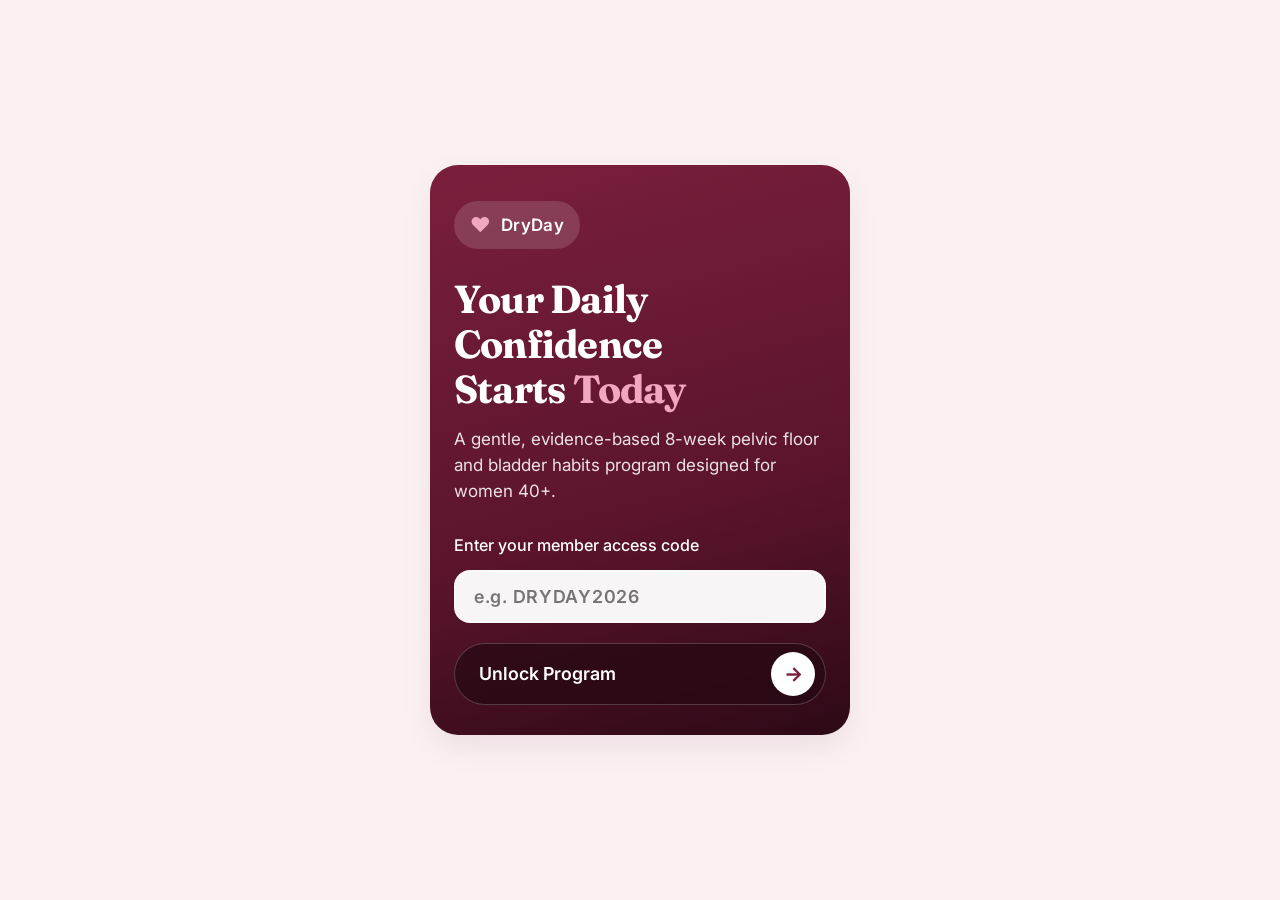
==== index.html @ 8389f0d3 "Add 3 sets a day practice (NICE NG123), short sets, 3 reminders and daily safety note Co-Authored-By" ====
<!DOCTYPE html>
<html lang="en">
<head>
  <meta charset="UTF-8" />
  <meta name="viewport" content="width=device-width, initial-scale=1.0, viewport-fit=cover" />
  <title>DryDay — Daily Bladder Control Program</title>

  <!-- Home Screen & PWA Meta Tags -->
  <meta name="theme-color" content="#7A1F3D" />
  <meta name="apple-mobile-web-app-capable" content="yes" />
  <meta name="apple-mobile-web-app-status-bar-style" content="black-translucent" />
  <meta name="apple-mobile-web-app-title" content="DryDay" />
  <meta name="description" content="DryDay: A guided daily pelvic floor and bladder habits program for women 40+." />

  <!-- Google Fonts: Fraunces (Headings) & Inter (Body) -->
  <link rel="preconnect" href="https://fonts.googleapis.com" />
  <link rel="preconnect" href="https://fonts.gstatic.com" crossorigin />
  <link href="https://fonts.googleapis.com/css2?family=Fraunces:opsz,wght@9..144,600;9..144,700&family=Inter:wght@400;500;600;700&display=swap" rel="stylesheet" />

  <link rel="stylesheet" href="styles.css" />
</head>
<body>
  <div class="app-frame" id="app-root">

    <!-- ==========================================
         DISCREET REMINDER BANNER (In-App Toast)
         ========================================== -->
    <div id="reminder-banner" class="reminder-banner" role="status" aria-live="polite" hidden>
      <div class="reminder-banner-text">
        <strong>DryDay Reminder</strong>
        <span id="reminder-banner-text">Your 5-minute routine is ready</span>
      </div>
      <div class="reminder-banner-actions">
        <button type="button" id="btn-reminder-start" class="inline-pill-btn">Start</button>
        <button type="button" id="btn-reminder-dismiss" class="reminder-close-btn" aria-label="Dismiss reminder">✕</button>
      </div>
    </div>

    <!-- ==========================================
         GATE 1: ACCESS CODE SCREEN (First Launch)
         ========================================== -->
    <section id="screen-access" class="gate-screen" aria-labelledby="access-title">
      <div class="gate-hero-card">
        <div class="brand-badge">
          <span class="brand-icon" aria-hidden="true">♥</span>
          <span class="brand-name">DryDay</span>
        </div>

        <h1 id="access-title" class="hero-heading">
          Your Daily Confidence<br />
          Starts <span class="accent-light">Today</span>
        </h1>

        <p class="hero-subtitle">
          A gentle, evidence-based 8-week pelvic floor and bladder habits program designed for women 40+.
        </p>

        <form id="access-form" class="access-form" novalidate>
          <label for="access-code-input" class="input-label">Enter your member access code</label>
          <input
            type="text"
            id="access-code-input"
            class="text-input"
            placeholder="e.g. DRYDAY2026"
            autocomplete="off"
            autocapitalize="characters"
            spellcheck="false"
            required
          />
          <p id="access-error" class="error-message" role="alert" hidden>
            That code didn't match. Please enter <strong>DRYDAY2026</strong> to continue.
          </p>

          <button type="submit" class="cta-pill-btn">
            <span>Unlock Program</span>
            <span class="cta-circle-icon" aria-hidden="true">→</span>
          </button>
        </form>
      </div>
    </section>

    <!-- ==========================================
         GATE 2: MEDICAL DISCLAIMER SCREEN
         ========================================== -->
    <section id="screen-disclaimer" class="gate-screen" aria-labelledby="disclaimer-title" hidden>
      <div class="content-card disclaimer-card">
        <div class="card-pill-tag">Before We Begin</div>
        <h1 id="disclaimer-title" class="two-tone-heading">
          Important Health<br />
          <span>Information</span>
        </h1>

        <div class="disclaimer-box">
          <p>
            DryDay is an educational exercise and habits program. It is not medical advice, diagnosis or treatment. If you have pain, blood in your urine, fever, frequent infections, a feeling of heaviness, or any concern, please talk to your doctor or a pelvic floor physical therapist.
          </p>
        </div>

        <ul class="safety-checklist">
          <li>All exercises use gentle, beginner-safe hold times.</li>
          <li>Never hold your breath or push downward during exercises.</li>
          <li>Stop any exercise if you feel pain or discomfort.</li>
        </ul>

        <button type="button" id="btn-accept-disclaimer" class="primary-btn full-width">
          I Understand &amp; Continue
        </button>
      </div>
    </section>

    <!-- ==========================================
         MAIN APPLICATION SHELL
         ========================================== -->
    <div id="app-shell" class="app-shell" hidden>
      <!-- Top Bar (Visible on every screen with persistent Urge SOS button) -->
      <header class="top-bar">
        <div class="greeting-group">
          <span class="greeting-eyebrow" id="greeting-text">Good Morning,</span>
          <strong class="greeting-title">Week 1 Member</strong>
        </div>

        <button
          type="button"
          id="btn-urge-sos-top"
          class="sos-header-btn"
          aria-label="Open 60-second Urge SOS routine"
        >
          <span class="sos-dot" aria-hidden="true"></span>
          <span>Urge SOS</span>
        </button>
      </header>

      <!-- MAIN SCROLLABLE AREA -->
      <main id="main-content" class="main-content">

        <!-- TAB 1: HOME / TODAY -->
        <section id="view-home" class="tab-view" aria-labelledby="home-heading">
          <h1 id="home-heading" class="two-tone-heading">
            Today's Guided<br />
            <span>Routine</span>
          </h1>

          <!-- Day Selector Pills (Days 1-7) -->
          <div class="day-pills-row" role="tablist" aria-label="Week 1 Days" id="home-day-pills">
            <button type="button" class="day-pill active" data-day="1" role="tab" aria-selected="true">Day 1</button>
            <button type="button" class="day-pill" data-day="2" role="tab" aria-selected="false">Day 2</button>
            <button type="button" class="day-pill" data-day="3" role="tab" aria-selected="false">Day 3</button>
            <button type="button" class="day-pill" data-day="4" role="tab" aria-selected="false">Day 4</button>
            <button type="button" class="day-pill" data-day="5" role="tab" aria-selected="false">Day 5</button>
            <button type="button" class="day-pill" data-day="6" role="tab" aria-selected="false">Day 6</button>
            <button type="button" class="day-pill" data-day="7" role="tab" aria-selected="false">Day 7</button>
          </div>

          <!-- Featured Primary Dark Card -->
          <article class="featured-card" id="today-featured-card">
            <div class="featured-card-top">
              <div class="featured-icon-box" aria-hidden="true">♥</div>
              <div class="featured-title-group">
                <span class="featured-eyebrow" id="today-week-label">Week 1 · Day 1</span>
                <h2 class="featured-title" id="today-title">Learn Your Pelvic Floor</h2>
              </div>
              <span class="featured-time-pill" id="today-duration">~5 min</span>
            </div>

            <p class="featured-description" id="today-summary">
              Find the right muscles gently, avoid the 4 common mistakes, and learn why we never practice by stopping urine midstream.
            </p>

            <div class="featured-card-footer">
              <div class="featured-meta">
                <strong id="today-pattern-badge">Tailored Daily Plan</strong>
                <span>Tap to read lesson &amp; start session</span>
              </div>
              <button
                type="button"
                id="btn-start-today"
                class="circle-action-btn"
                aria-label="Start today's guided routine"
              >
                →
              </button>
            </div>
          </article>

          <!-- Daily Practice Card: NICE NG123 recommends at least 8 contractions, 3 times per day -->
          <article class="white-card practice-card" id="practice-card">
            <div class="white-card-header">
              <div class="soft-icon-box" aria-hidden="true">3×</div>
              <div class="white-card-title-wrap">
                <h3>Today's Practice</h3>
                <span class="time-badge" id="practice-count-badge">0 of 3 sets</span>
              </div>
            </div>
            <div class="practice-dots" id="practice-dots" aria-hidden="true">
              <span class="practice-dot">1</span><span class="practice-dot">2</span><span class="practice-dot">3</span>
            </div>
            <p class="card-body-text" id="practice-text">
              Health guidelines recommend at least 8 squeezes, 3 times a day. Your guided session is set 1. Add 2 short sets (about 2 minutes each) later in the day.
            </p>
            <div class="white-card-footer">
              <span class="muted-label">Keep going for at least 3 months</span>
              <button type="button" class="inline-pill-btn" id="btn-start-mini-set">Short set →</button>
            </div>
          </article>

          <!-- Today's Habit Card -->
          <article class="white-card">
            <div class="white-card-header">
              <div class="soft-icon-box" aria-hidden="true">✦</div>
              <div class="white-card-title-wrap">
                <h3>Today's Small Habit</h3>
                <span class="time-badge">Daily Focus</span>
              </div>
            </div>
            <p class="card-body-text" id="today-habit-text">
              Log your bathroom visits, drinks, and any urges in your Bladder Diary today to see your starting baseline.
            </p>
          </article>

          <!-- Quick 2-Tap Diary Shortcut on Home -->
          <article class="white-card">
            <div class="white-card-header">
              <div class="soft-icon-box" aria-hidden="true">✎</div>
              <div class="white-card-title-wrap">
                <h3>Quick Bladder Log</h3>
                <span class="time-badge">2 Taps</span>
              </div>
            </div>
            <p class="card-body-text">
              Log a bathroom trip, urge, leak, or drink in seconds to track your Week 1 progress.
            </p>
            <div class="white-card-footer">
              <span class="muted-label" id="home-diary-count">Today's entries: 0</span>
              <button type="button" class="inline-pill-btn" data-action="go-diary">
                Open Diary →
              </button>
            </div>
          </article>

          <!-- Quiz Personalization Card -->
          <article class="white-card" id="home-quiz-card">
            <div class="white-card-header">
              <div class="soft-icon-box" aria-hidden="true">✓</div>
              <div class="white-card-title-wrap">
                <h3>Your Bladder Pattern</h3>
                <span class="time-badge">1 min</span>
              </div>
            </div>
            <p class="card-body-text">
              Tailor your Week 1 exercises for Stress, Urge, or Mixed leaks and check safety red flags.
            </p>
            <div class="white-card-footer">
              <span class="muted-label" id="home-pattern-status">Current pattern: Balanced Default</span>
              <button type="button" class="inline-pill-btn" data-action="open-quiz">
                Personalize →
              </button>
            </div>
          </article>
        </section>

        <!-- TAB 2: PLAN (WEEK 1 OVERVIEW + WEEKS 2-8 ARCHITECTURE) -->
        <section id="view-plan" class="tab-view" aria-labelledby="plan-heading" hidden>
          <h1 id="plan-heading" class="two-tone-heading">
            Your 8-Week<br />
            <span>Program Plan</span>
          </h1>

          <div class="white-card">
            <div class="status-row">
              <strong>Week 1: Foundation &amp; Control</strong>
              <span class="status-pill confirmed">Active Now</span>
            </div>
            <p class="card-body-text">
              Days 1 to 7 focus on muscle awareness, gentle slow holds, quick reflexes ("The Knack"), and calming sudden urges.
            </p>
            <div id="plan-week1-list" class="plan-day-list"></div>
          </div>

          <div class="white-card muted-card">
            <div class="status-row">
              <strong>Weeks 2–8: Progressive Roadmap</strong>
              <span class="status-pill">Upcoming</span>
            </div>
            <p class="card-body-text" style="margin-bottom: 12px;">
              Built to expand smoothly as your pelvic floor grows stronger over 8 weeks:
            </p>
            <div id="plan-future-weeks" class="plan-day-list"></div>
          </div>
        </section>

        <!-- TAB 3: PROGRESS & 2-TAP BLADDER DIARY -->
        <section id="view-progress" class="tab-view" aria-labelledby="progress-heading" hidden>
          <h1 id="progress-heading" class="two-tone-heading">
            Your Progress &amp;<br />
            <span>Bladder Diary</span>
          </h1>

          <!-- Top Stats Grid -->
          <div class="stats-grid">
            <div class="white-card stat-card">
              <span class="stat-label">Days Completed</span>
              <strong class="stat-value" id="stat-days-done">0 / 7</strong>
            </div>
            <div class="white-card stat-card">
              <span class="stat-label">Current Streak</span>
              <strong class="stat-value" id="stat-streak">0 days</strong>
            </div>
          </div>

          <!-- 2-Tap Bladder Diary Logger -->
          <div class="white-card" id="diary-container">
            <div class="status-row">
              <h3>2-Tap Bladder Diary</h3>
              <span class="status-pill confirmed" id="diary-active-day-label">Logging for Day 1</span>
            </div>
            <p class="card-body-text" style="margin-bottom:12px;">
              <strong>Step 1:</strong> Tap what happened. <strong>Step 2:</strong> Tap the detail to save immediately.
            </p>

            <!-- Tap 1: Category Buttons -->
            <div class="diary-cat-grid" role="group" aria-label="Diary Categories">
              <button type="button" class="diary-cat-btn" data-diary-cat="leak">
                <span class="diary-cat-icon" aria-hidden="true">💧</span>
                <span>Leak</span>
              </button>
              <button type="button" class="diary-cat-btn" data-diary-cat="urge">
                <span class="diary-cat-icon" aria-hidden="true">⚡</span>
                <span>Strong Urge</span>
              </button>
              <button type="button" class="diary-cat-btn" data-diary-cat="trip">
                <span class="diary-cat-icon" aria-hidden="true">🚻</span>
                <span>Bathroom Trip</span>
              </button>
              <button type="button" class="diary-cat-btn" data-diary-cat="drink">
                <span class="diary-cat-icon" aria-hidden="true">☕</span>
                <span>Drink</span>
              </button>
            </div>

            <!-- Tap 2: Sub-options (Shown dynamically after Tap 1) -->
            <div id="diary-suboptions" class="diary-suboptions" hidden></div>

            <p id="diary-feedback" class="diary-feedback" role="status" aria-live="polite" hidden></p>

            <hr class="divider" />

            <!-- Day Selector for Viewing Diary Entries -->
            <div class="status-row" style="margin-bottom:8px;">
              <strong>Day View Entries</strong>
              <select id="diary-day-select" class="day-select-input" aria-label="Select day to view diary entries">
                <option value="1">Day 1</option>
                <option value="2">Day 2</option>
                <option value="3">Day 3</option>
                <option value="4">Day 4</option>
                <option value="5">Day 5</option>
                <option value="6">Day 6</option>
                <option value="7">Day 7</option>
              </select>
            </div>
            <div id="diary-day-entries" class="diary-entries-list"></div>
          </div>

          <!-- Simple Weekly Chart (Days 1-7) -->
          <div class="white-card">
            <h3>Week 1 Activity Chart</h3>
            <p class="muted-small" style="margin-bottom:14px;">
              Daily count of leaks, strong urges, and bathroom trips across Days 1–7.
            </p>
            <div id="weekly-chart" class="weekly-chart"></div>
            <div class="chart-legend">
              <span><i class="legend-dot leak-dot"></i> Leaks</span>
              <span><i class="legend-dot urge-dot"></i> Strong Urges</span>
              <span><i class="legend-dot trip-dot"></i> Bathroom Trips</span>
            </div>
          </div>

          <!-- Week 1 Summary Comparing Day 1-2 with Day 6-7 -->
          <div class="white-card">
            <div class="status-row">
              <h3>Week 1 Check-In Summary</h3>
              <span class="time-badge">Days 1–2 vs. 6–7</span>
            </div>
            <p class="muted-small" style="margin-bottom:12px;">
              Compares your early baseline (Days 1–2) with the end of Week 1 (Days 6–7).
            </p>
            <div id="week1-comparison-box"></div>
          </div>
        </section>

        <!-- TAB 4: MORE / SETTINGS -->
        <section id="view-more" class="tab-view" aria-labelledby="more-heading" hidden>
          <h1 id="more-heading" class="two-tone-heading">
            Settings &amp;<br />
            <span>Support</span>
          </h1>

          <!-- Reminders Card -->
          <div class="white-card">
            <h3>Daily Practice Reminders</h3>
            <p class="muted-small" style="margin-bottom:14px;">
              Pick 3 times a day for a discreet reminder: <em>"Your 5-minute routine is ready"</em> and <em>"Your 2-minute set is ready"</em>.
            </p>

            <div class="setting-item">
              <label for="setting-reminder-enabled"><strong>Enable Reminders</strong></label>
              <input type="checkbox" id="setting-reminder-enabled" class="toggle-checkbox" />
            </div>

            <div class="setting-item" style="margin-top:8px;">
              <label for="setting-reminder-time-1"><strong>Set 1 · Guided session</strong></label>
              <input type="time" id="setting-reminder-time-1" class="time-input" data-reminder-slot="0" value="09:00" />
            </div>
            <div class="setting-item">
              <label for="setting-reminder-time-2"><strong>Set 2 · Short set</strong></label>
              <input type="time" id="setting-reminder-time-2" class="time-input" data-reminder-slot="1" value="14:00" />
            </div>
            <div class="setting-item">
              <label for="setting-reminder-time-3"><strong>Set 3 · Short set</strong></label>
              <input type="time" id="setting-reminder-time-3" class="time-input" data-reminder-slot="2" value="19:00" />
            </div>

            <div class="disclaimer-box" style="margin-top:14px; margin-bottom:0; font-size:0.92rem;">
              <strong>How Reminders Work:</strong> Reminders work while DryDay is open or installed on your home screen. Because DryDay keeps all your data 100% private on your phone with no tracking servers, it does not send background push notifications when the app is completely closed.
            </div>
          </div>

          <!-- Audio, Vibration, Quiz & Disclaimer Settings -->
          <div class="white-card settings-list-card">
            <div class="setting-item">
              <div>
                <strong>Session Sound Cues</strong>
                <p class="muted-small">Gentle chime when squeezing and relaxing.</p>
              </div>
              <input type="checkbox" id="setting-sound-toggle" class="toggle-checkbox" aria-label="Toggle session sound cues" />
            </div>

            <hr class="divider" />

            <div class="setting-item">
              <div>
                <strong>Vibration Cues</strong>
                <p class="muted-small">Gentle haptic vibration during exercises (on supported phones).</p>
              </div>
              <input type="checkbox" id="setting-vibration-toggle" class="toggle-checkbox" aria-label="Toggle vibration cues" />
            </div>

            <hr class="divider" />

            <div class="setting-item">
              <div>
                <strong>Bladder Pattern Quiz</strong>
                <p class="muted-small">Retake the 1-minute quiz to adjust your Stress, Urge, or Mixed focus.</p>
              </div>
              <button type="button" class="secondary-btn" data-action="open-quiz">
                Retake Quiz
              </button>
            </div>

            <hr class="divider" />

            <div class="setting-item">
              <div>
                <strong>Medical Disclaimer</strong>
                <p class="muted-small">Read our educational program and red-flag safety notice.</p>
              </div>
              <button type="button" id="btn-show-disclaimer" class="secondary-btn">
                Read Notice
              </button>
            </div>

            <hr class="divider" />

            <div class="setting-item">
              <div>
                <strong>Install on Your Home Screen</strong>
                <p class="muted-small">
                  <strong>iPhone Safari:</strong> tap Share → Add to Home Screen.<br />
                  <strong>Android Chrome:</strong> tap Menu (⋮) → Add to Home screen.
                </p>
              </div>
            </div>

            <hr class="divider" />

            <div class="setting-item">
              <div>
                <strong>Reset App Data</strong>
                <p class="muted-small">Clear your saved progress and diary entries on this device.</p>
              </div>
              <button type="button" id="btn-reset-data" class="danger-outline-btn">
                Reset
              </button>
            </div>
          </div>
        </section>

      </main>

      <!-- DARK PILL-SHAPED BOTTOM NAVIGATION BAR -->
      <nav class="bottom-pill-nav" aria-label="Primary Navigation">
        <button type="button" class="nav-tab active" data-tab="home" aria-current="page">
          <span class="nav-icon" aria-hidden="true">⌂</span>
          <span class="nav-label">Home</span>
        </button>
        <button type="button" class="nav-tab" data-tab="plan">
          <span class="nav-icon" aria-hidden="true">☷</span>
          <span class="nav-label">Plan</span>
        </button>
        <button type="button" class="nav-tab" data-tab="progress">
          <span class="nav-icon" aria-hidden="true">◔</span>
          <span class="nav-label">Progress</span>
        </button>
        <button type="button" class="nav-tab" data-tab="more">
          <span class="nav-icon" aria-hidden="true">⚙</span>
          <span class="nav-label">More</span>
        </button>
      </nav>
    </div>

    <!-- MODAL FOR VIEWING DISCLAIMER ANYTIME FROM SETTINGS -->
    <div id="modal-disclaimer" class="modal-backdrop" role="dialog" aria-modal="true" aria-labelledby="modal-disclaimer-title" hidden>
      <div class="modal-sheet">
        <h2 id="modal-disclaimer-title" class="two-tone-heading">
          Health &amp; Safety<br />
          <span>Disclaimer</span>
        </h2>
        <div class="disclaimer-box">
          <p>
            DryDay is an educational exercise and habits program. It is not medical advice, diagnosis or treatment. If you have pain, blood in your urine, fever, frequent infections, a feeling of heaviness, or any concern, please talk to your doctor or a pelvic floor physical therapist.
          </p>
        </div>
        <button type="button" id="btn-close-disclaimer-modal" class="primary-btn full-width">
          Close
        </button>
      </div>
    </div>

  </div>

  <script src="program.js"></script>
  <script src="app.js"></script>
</body>
</html>
---- styles.css ----
/* =====================================================
   DRYDAY DESIGN SYSTEM (Phase 2)
   Palette & Typography for Women 45-65
   ===================================================== */
:root {
  --primary-dark: #7A1F3D;
  --primary-darker: #4E1126;
  --accent: #C2557A;
  --soft-accent: #F2A7C0;
  --bg: #FBF1F3;
  --card: #FFFFFF;
  --text: #2A1A20;
  --muted: #6B5960;
  --border-soft: rgba(122, 31, 61, 0.12);
  --shadow-soft: 0 12px 30px rgba(78, 17, 38, 0.08);
  --shadow-card: 0 6px 20px rgba(42, 26, 32, 0.06);
  --radius-xl: 28px;
  --radius-lg: 22px;
  --radius-pill: 999px;
}

* {
  box-sizing: border-box;
  margin: 0;
  padding: 0;
  -webkit-tap-highlight-color: transparent;
}

html, body {
  background-color: var(--bg);
  color: var(--text);
  font-family: 'Inter', -apple-system, BlinkMacSystemFont, sans-serif;
  font-size: 17px; /* Minimum 17px body text requirement */
  line-height: 1.55;
  -webkit-font-smoothing: antialiased;
  overflow-x: hidden;
}

/* Mobile-First Centered Frame on Desktop/Tablet */
.app-frame {
  max-width: 460px;
  min-height: 100dvh;
  margin: 0 auto;
  background-color: var(--bg);
  position: relative;
  display: flex;
  flex-direction: column;
}

/* Headings: Fraunces Two-Tone Style */
h1, h2, h3, .hero-heading, .two-tone-heading, .featured-title {
  font-family: 'Fraunces', Georgia, serif;
  letter-spacing: -0.02em;
}

.two-tone-heading {
  font-size: 2rem;
  line-height: 1.18;
  font-weight: 700;
  color: var(--text);
  margin-bottom: 18px;
}

.two-tone-heading span {
  color: var(--accent);
  display: inline-block;
}

/* Minimum 48px Tap Targets for Accessibility */
button,
input,
select,
.nav-tab,
.day-pill {
  min-height: 48px;
  font-family: inherit;
  font-size: 1rem;
}

button {
  cursor: pointer;
  border: none;
  background: none;
}

button:focus-visible,
input:focus-visible,
select:focus-visible {
  outline: 3px solid var(--accent);
  outline-offset: 2px;
}

/* =====================================================
   GATE SCREENS (Access Code & First-Launch Disclaimer)
   ===================================================== */
.gate-screen {
  min-height: 100dvh;
  padding: 24px 20px;
  padding-top: calc(24px + env(safe-area-inset-top, 0px));
  padding-bottom: calc(24px + env(safe-area-inset-bottom, 0px));
  display: flex;
  flex-direction: column;
  justify-content: center;
}

.gate-screen[hidden],
.app-shell[hidden],
.tab-view[hidden],
.modal-backdrop[hidden] {
  display: none !important;
}

.gate-hero-card {
  background: linear-gradient(165deg, var(--primary-dark) 0%, #5B142C 60%, #2D0916 100%);
  color: #FFFFFF;
  border-radius: var(--radius-xl);
  padding: 36px 24px 30px;
  box-shadow: var(--shadow-soft);
}

.brand-badge {
  display: inline-flex;
  align-items: center;
  gap: 10px;
  background: rgba(255, 255, 255, 0.14);
  padding: 8px 16px;
  border-radius: var(--radius-pill);
  margin-bottom: 28px;
}

.brand-icon {
  color: var(--soft-accent);
  font-size: 1.2rem;
}

.brand-name {
  font-weight: 600;
  letter-spacing: 0.02em;
}

.hero-heading {
  font-size: 2.3rem;
  line-height: 1.15;
  margin-bottom: 14px;
  color: #FFFFFF;
}

.hero-heading .accent-light {
  color: var(--soft-accent);
}

.hero-subtitle {
  color: rgba(255, 255, 255, 0.88);
  font-size: 1rem;
  margin-bottom: 28px;
}

.access-form {
  display: flex;
  flex-direction: column;
  gap: 12px;
}

.input-label {
  font-size: 0.95rem;
  font-weight: 500;
  color: #FFFFFF;
}

.text-input {
  width: 100%;
  padding: 14px 18px;
  border-radius: 16px;
  border: 2px solid rgba(255, 255, 255, 0.28);
  background: rgba(255, 255, 255, 0.96);
  color: var(--text);
  font-size: 1.05rem;
  font-weight: 600;
  letter-spacing: 0.04em;
}

.error-message {
  background: rgba(255, 255, 255, 0.16);
  color: #FFD6E3;
  padding: 10px 14px;
  border-radius: 12px;
  font-size: 0.95rem;
}

.cta-pill-btn {
  margin-top: 8px;
  background: rgba(34, 8, 18, 0.65);
  color: #FFFFFF;
  border: 1px solid rgba(255, 255, 255, 0.2);
  border-radius: var(--radius-pill);
  padding: 8px 10px 8px 24px;
  display: flex;
  align-items: center;
  justify-content: space-between;
  font-weight: 600;
  font-size: 1.05rem;
}

.cta-circle-icon {
  width: 44px;
  height: 44px;
  border-radius: 50%;
  background: #FFFFFF;
  color: var(--primary-dark);
  display: inline-flex;
  align-items: center;
  justify-content: center;
  font-size: 1.2rem;
  font-weight: 700;
}

/* =====================================================
   DISCLAIMER CARD
   ===================================================== */
.content-card {
  background: var(--card);
  border-radius: var(--radius-xl);
  padding: 28px 22px;
  box-shadow: var(--shadow-soft);
}

.card-pill-tag {
  display: inline-block;
  background: var(--bg);
  color: var(--primary-dark);
  font-weight: 600;
  font-size: 0.9rem;
  padding: 6px 14px;
  border-radius: var(--radius-pill);
  margin-bottom: 14px;
}

.disclaimer-box {
  background: var(--bg);
  border-left: 4px solid var(--primary-dark);
  padding: 18px;
  border-radius: 14px;
  margin-bottom: 20px;
  color: var(--text);
  font-weight: 500;
}

.safety-checklist {
  list-style: none;
  margin-bottom: 24px;
  display: flex;
  flex-direction: column;
  gap: 10px;
}

.safety-checklist li {
  position: relative;
  padding-left: 28px;
  color: var(--muted);
}

.safety-checklist li::before {
  content: "✓";
  position: absolute;
  left: 0;
  top: 0;
  color: var(--primary-dark);
  font-weight: 700;
}

/* =====================================================
   MAIN APP SHELL & HEADER
   ===================================================== */
.app-shell {
  display: flex;
  flex-direction: column;
  min-height: 100dvh;
  padding-bottom: calc(116px + env(safe-area-inset-bottom, 0px)); /* Space for floating bottom pill nav */
}

.top-bar {
  display: flex;
  align-items: center;
  justify-content: space-between;
  padding: 20px 20px 10px;
  padding-top: calc(20px + env(safe-area-inset-top, 0px));
}

.greeting-group {
  display: flex;
  flex-direction: column;
}

.greeting-eyebrow {
  font-size: 0.92rem;
  color: var(--muted);
}

.greeting-title {
  font-size: 1.05rem;
  color: var(--text);
  font-weight: 700;
}

.sos-header-btn {
  display: inline-flex;
  align-items: center;
  gap: 8px;
  background: #FFFFFF;
  color: var(--primary-dark);
  border: 2px solid var(--soft-accent);
  padding: 8px 16px;
  border-radius: var(--radius-pill);
  font-weight: 700;
  box-shadow: var(--shadow-card);
}

.sos-dot {
  width: 10px;
  height: 10px;
  border-radius: 50%;
  background: var(--accent);
}

.main-content {
  padding: 10px 20px 24px;
  flex: 1;
}

/* =====================================================
   DAY SELECTOR PILLS & CARDS (Matching Reference UI)
   ===================================================== */
.day-pills-row {
  display: flex;
  gap: 8px;
  overflow-x: auto;
  padding-bottom: 14px;
  margin-bottom: 8px;
  scrollbar-width: none;
}

.day-pills-row::-webkit-scrollbar {
  display: none;
}

.day-pill {
  padding: 8px 18px;
  border-radius: var(--radius-pill);
  background: #FFFFFF;
  color: var(--muted);
  font-weight: 600;
  white-space: nowrap;
  box-shadow: 0 2px 8px rgba(42, 26, 32, 0.04);
}

.day-pill.active {
  background: var(--primary-dark);
  color: #FFFFFF;
}

/* Featured Dark Berry Card */
.featured-card {
  background: linear-gradient(145deg, var(--primary-dark) 0%, #96294E 100%);
  color: #FFFFFF;
  border-radius: var(--radius-xl);
  padding: 22px;
  margin-bottom: 18px;
  box-shadow: var(--shadow-soft);
}

.featured-card-top {
  display: flex;
  align-items: flex-start;
  gap: 14px;
  margin-bottom: 14px;
}

.featured-icon-box {
  width: 48px;
  height: 48px;
  border-radius: 16px;
  background: #FFFFFF;
  color: var(--primary-dark);
  display: flex;
  align-items: center;
  justify-content: center;
  font-size: 1.35rem;
  flex-shrink: 0;
}

.featured-title-group {
  flex: 1;
}

.featured-eyebrow {
  font-size: 0.88rem;
  color: var(--soft-accent);
  font-weight: 600;
  display: block;
}

.featured-title {
  font-size: 1.35rem;
  line-height: 1.22;
  color: #FFFFFF;
}

.featured-time-pill {
  background: rgba(255, 255, 255, 0.18);
  color: #FFFFFF;
  padding: 6px 12px;
  border-radius: var(--radius-pill);
  font-size: 0.88rem;
  font-weight: 600;
  white-space: nowrap;
}

.featured-description {
  color: rgba(255, 255, 255, 0.92);
  font-size: 0.98rem;
  margin-bottom: 20px;
}

.featured-card-footer {
  display: flex;
  align-items: center;
  justify-content: space-between;
  gap: 12px;
  padding-top: 12px;
  border-top: 1px solid rgba(255, 255, 255, 0.16);
}

.featured-meta strong {
  display: block;
  font-size: 1rem;
}

.featured-meta span {
  font-size: 0.88rem;
  color: rgba(255, 255, 255, 0.8);
}

.circle-action-btn {
  width: 52px;
  height: 52px;
  border-radius: 50%;
  background: #FFFFFF;
  color: var(--primary-dark);
  font-size: 1.35rem;
  font-weight: 700;
  display: inline-flex;
  align-items: center;
  justify-content: center;
  flex-shrink: 0;
  box-shadow: 0 4px 12px rgba(0, 0, 0, 0.15);
}

/* Secondary White Cards */
.white-card {
  background: var(--card);
  border-radius: var(--radius-lg);
  padding: 20px;
  margin-bottom: 16px;
  box-shadow: var(--shadow-card);
}

.white-card-header {
  display: flex;
  align-items: center;
  gap: 12px;
  margin-bottom: 10px;
}

.soft-icon-box {
  width: 44px;
  height: 44px;
  border-radius: 14px;
  background: var(--bg);
  color: var(--primary-dark);
  display: flex;
  align-items: center;
  justify-content: center;
  font-size: 1.2rem;
  font-weight: 700;
  flex-shrink: 0;
}

.white-card-title-wrap {
  display: flex;
  align-items: center;
  justify-content: space-between;
  flex: 1;
  gap: 8px;
}

.white-card h3 {
  font-size: 1.15rem;
  color: var(--text);
}

.time-badge {
  background: var(--bg);
  color: var(--muted);
  font-size: 0.85rem;
  font-weight: 600;
  padding: 4px 10px;
  border-radius: var(--radius-pill);
}

.card-body-text {
  color: var(--muted);
  font-size: 0.98rem;
}

.white-card-footer {
  margin-top: 14px;
  padding-top: 12px;
  border-top: 1px solid var(--border-soft);
  display: flex;
  align-items: center;
  justify-content: space-between;
  gap: 10px;
}

.muted-label {
  font-size: 0.9rem;
  color: var(--muted);
  font-weight: 500;
}

/* =====================================================
   BUTTONS & STATS
   ===================================================== */
.primary-btn {
  background: var(--primary-dark);
  color: #FFFFFF;
  font-weight: 600;
  padding: 14px 22px;
  border-radius: var(--radius-pill);
  display: inline-flex;
  align-items: center;
  justify-content: center;
}

.secondary-btn {
  background: var(--soft-accent);
  color: var(--text);
  font-weight: 600;
  padding: 10px 18px;
  border-radius: var(--radius-pill);
}

.inline-pill-btn {
  background: var(--primary-dark);
  color: #FFFFFF;
  font-weight: 600;
  padding: 10px 18px;
  border-radius: var(--radius-pill);
  font-size: 0.95rem;
}

.danger-outline-btn {
  border: 2px solid var(--accent);
  color: var(--primary-dark);
  font-weight: 600;
  padding: 10px 18px;
  border-radius: var(--radius-pill);
}

.full-width {
  width: 100%;
}

.status-row {
  display: flex;
  align-items: center;
  justify-content: space-between;
  gap: 8px;
  margin-bottom: 10px;
}

.status-pill {
  font-size: 0.85rem;
  font-weight: 600;
  padding: 4px 12px;
  border-radius: var(--radius-pill);
  background: var(--bg);
  color: var(--muted);
}

.status-pill.confirmed {
  background: var(--primary-dark);
  color: #FFFFFF;
}

.stats-grid {
  display: grid;
  grid-template-columns: 1fr 1fr;
  gap: 12px;
  margin-bottom: 16px;
}

.stat-card {
  margin-bottom: 0;
  display: flex;
  flex-direction: column;
  gap: 6px;
}

.stat-label {
  font-size: 0.9rem;
  color: var(--muted);
}

.stat-value {
  font-family: 'Fraunces', serif;
  font-size: 1.65rem;
  color: var(--primary-dark);
}

.setting-item {
  display: flex;
  align-items: center;
  justify-content: space-between;
  gap: 14px;
  padding: 8px 0;
}

.muted-small {
  font-size: 0.92rem;
  color: var(--muted);
  margin-top: 4px;
}

.divider {
  border: none;
  border-top: 1px solid var(--border-soft);
  margin: 14px 0;
}

/* =====================================================
   DARK PILL-SHAPED BOTTOM NAVIGATION BAR
   ===================================================== */
.bottom-pill-nav {
  position: fixed;
  bottom: max(14px, env(safe-area-inset-bottom, 14px));
  left: 50%;
  transform: translateX(-50%);
  width: calc(100% - 32px);
  max-width: 428px;
  background: #33101E;
  border-radius: var(--radius-pill);
  padding: 8px;
  display: grid;
  grid-template-columns: repeat(4, 1fr);
  gap: 4px;
  box-shadow: 0 14px 32px rgba(42, 10, 22, 0.32);
  z-index: 50;
}

.nav-tab {
  border-radius: var(--radius-pill);
  color: rgba(255, 255, 255, 0.72);
  display: flex;
  flex-direction: column;
  align-items: center;
  justify-content: center;
  padding: 6px 4px;
  gap: 2px;
  transition: background-color 0.2s ease, color 0.2s ease;
}

.nav-tab.active {
  background: #A9426A; /* slightly deeper rose so the small white label meets WCAG AA contrast */
  color: #FFFFFF;
}

.nav-icon {
  font-size: 1.15rem;
  line-height: 1;
}

.nav-label {
  font-size: 0.78rem;
  font-weight: 600;
}

/* =====================================================
   MODAL SHEET
   ===================================================== */
.modal-backdrop {
  position: fixed;
  inset: 0;
  background: rgba(42, 26, 32, 0.55);
  display: flex;
  align-items: flex-end;
  justify-content: center;
  z-index: 100;
  padding: 16px;
}

.modal-sheet {
  background: var(--card);
  width: 100%;
  max-width: 440px;
  border-radius: var(--radius-xl);
  padding: 28px 22px;
  box-shadow: var(--shadow-soft);
}

/* Respect Reduced Motion Preference */
@media (prefers-reduced-motion: reduce) {
  *, *::before, *::after {
    animation-duration: 0.01ms !important;
    animation-iteration-count: 1 !important;
    transition-duration: 0.01ms !important;
    scroll-behavior: auto !important;
  }
}


/* =====================================================
   PHASE 3 & 4 ADDITIONS: QUIZ, LESSON & SESSION PLAYER
   ===================================================== */

/* Scrollable Modal Sheets */
.modal-sheet {
  max-height: 92dvh;
  overflow-y: auto;
}

/* Quiz Styles */
.quiz-progress-text {
  font-size: 0.9rem;
  font-weight: 600;
  color: var(--accent);
  margin-bottom: 6px;
}

.quiz-question-block {
  margin-bottom: 18px;
}

.quiz-question-title {
  font-weight: 700;
  color: var(--text);
  margin-bottom: 10px;
  display: block;
}

.quiz-options {
  display: flex;
  flex-direction: column;
  gap: 8px;
}

.radio-card {
  display: flex;
  align-items: flex-start;
  gap: 12px;
  background: var(--bg);
  padding: 12px 14px;
  border-radius: 14px;
  border: 2px solid transparent;
  cursor: pointer;
  font-size: 0.96rem;
  color: var(--text);
}

.radio-card:has(input:checked) {
  border-color: var(--primary-dark);
  background: #FCE8EE;
  font-weight: 600;
}

.radio-card input {
  min-height: 22px;
  width: 22px;
  margin-top: 2px;
  accent-color: var(--primary-dark);
  flex-shrink: 0;
}

.redflag-alert-box {
  background: #FFF4F6;
  border: 2px solid var(--accent);
  border-radius: 16px;
  padding: 16px;
  margin: 14px 0;
  color: var(--text);
}

/* Plan Tab List */
.plan-day-list {
  margin-top: 16px;
  display: flex;
  flex-direction: column;
  gap: 10px;
}

.plan-day-item {
  display: flex;
  align-items: center;
  justify-content: space-between;
  gap: 12px;
  padding: 14px 16px;
  border-radius: 16px;
  background: var(--bg);
  text-align: left;
  width: 100%;
}

.plan-day-item.done {
  background: #F4E6EC;
  border: 1px solid var(--soft-accent);
}

.plan-day-left strong {
  display: block;
  color: var(--text);
  font-size: 1rem;
}

.plan-day-left span {
  font-size: 0.9rem;
  color: var(--muted);
}

.plan-day-badge {
  padding: 6px 12px;
  border-radius: var(--radius-pill);
  font-size: 0.85rem;
  font-weight: 700;
  background: #FFFFFF;
  color: var(--primary-dark);
  white-space: nowrap;
}

/* Lesson Formatting */
.lesson-content h4 {
  font-family: 'Fraunces', serif;
  font-size: 1.2rem;
  color: var(--primary-dark);
  margin: 16px 0 8px;
}

.lesson-content p {
  margin-bottom: 12px;
  color: var(--text);
}

.lesson-content ul {
  padding-left: 20px;
  margin-bottom: 14px;
}

.lesson-content li {
  margin-bottom: 8px;
}

/* Guided Session Player */
.session-player-box {
  text-align: center;
  padding: 8px 0;
}

.session-block-header {
  margin-bottom: 12px;
}

.session-position-pill {
  display: inline-block;
  background: var(--bg);
  color: var(--primary-dark);
  font-size: 0.86rem;
  font-weight: 700;
  padding: 5px 14px;
  border-radius: var(--radius-pill);
  margin-bottom: 6px;
}

.session-cue-text {
  font-size: 0.96rem;
  color: var(--muted);
  min-height: 48px;
}

/* Animated Contraction Circle */
.circle-stage {
  height: 230px;
  display: flex;
  align-items: center;
  justify-content: center;
  margin: 10px 0;
}

.breathing-circle {
  width: 164px;
  height: 164px;
  border-radius: 50%;
  background: radial-gradient(circle at 30% 30%, var(--accent), var(--primary-dark));
  color: #FFFFFF;
  display: flex;
  flex-direction: column;
  align-items: center;
  justify-content: center;
  box-shadow: 0 14px 36px rgba(122, 31, 61, 0.28);
  transition: transform 0.85s ease-in-out, background 0.4s ease;
}

.breathing-circle.phase-squeeze {
  transform: scale(1.26);
  background: radial-gradient(circle at 30% 30%, #D96B90, var(--primary-dark));
}

.breathing-circle.phase-relax {
  transform: scale(0.88);
  background: radial-gradient(circle at 30% 30%, var(--soft-accent), var(--accent));
  color: var(--text);
}

.breathing-circle.phase-rest {
  transform: scale(0.92);
  background: var(--bg);
  color: var(--primary-dark);
  border: 3px solid var(--soft-accent);
}

.circle-phase-label {
  font-size: 0.92rem;
  font-weight: 700;
  text-transform: uppercase;
  letter-spacing: 0.04em;
}

.circle-timer-num {
  font-family: 'Fraunces', serif;
  font-size: 2.8rem;
  line-height: 1.05;
  font-weight: 700;
}

.session-rep-counter {
  font-weight: 700;
  color: var(--primary-dark);
  font-size: 1.05rem;
  margin-bottom: 14px;
}

.session-progress-bar {
  width: 100%;
  height: 8px;
  background: var(--bg);
  border-radius: var(--radius-pill);
  overflow: hidden;
  margin-bottom: 18px;
}

.session-progress-fill {
  height: 100%;
  background: var(--primary-dark);
  width: 0%;
  transition: width 0.3s ease;
}

.session-controls-row {
  display: flex;
  gap: 10px;
  justify-content: center;
  margin-bottom: 14px;
}

.session-toggles-row {
  display: flex;
  gap: 10px;
  justify-content: center;
  flex-wrap: wrap;
}

.chip-toggle-btn {
  padding: 8px 14px;
  border-radius: var(--radius-pill);
  font-size: 0.88rem;
  font-weight: 600;
  background: var(--bg);
  color: var(--text);
  border: 1px solid var(--border-soft);
}

.chip-toggle-btn.active {
  background: #FCE8EE;
  border-color: var(--primary-dark);
  color: var(--primary-dark);
}

.session-block-header h3 {
  font-size: 1.25rem;
  color: var(--text);
  margin: 4px 0 6px;
}

/* Visually hidden text for screen readers */
.sr-only {
  position: absolute;
  width: 1px;
  height: 1px;
  padding: 0;
  margin: -1px;
  overflow: hidden;
  clip: rect(0, 0, 0, 0);
  white-space: nowrap;
  border: 0;
}
/* =====================================================
   PHASE 5 ADDITIONS: URGE SOS, 2-TAP DIARY, CHART & REMINDERS
   ===================================================== */

/* Discreet In-App Reminder Banner */
.reminder-banner {
  position: fixed;
  top: calc(12px + env(safe-area-inset-top, 0px));
  left: 50%;
  transform: translateX(-50%);
  width: calc(100% - 28px);
  max-width: 432px;
  background: #33101E;
  color: #FFFFFF;
  border-radius: 20px;
  padding: 12px 16px;
  display: flex;
  align-items: center;
  justify-content: space-between;
  gap: 12px;
  box-shadow: 0 12px 28px rgba(42, 10, 22, 0.35);
  z-index: 120;
}

.reminder-banner[hidden],
.diary-suboptions[hidden],
.diary-feedback[hidden] {
  display: none !important;
}

.reminder-banner-text strong {
  display: block;
  font-size: 0.85rem;
  color: var(--soft-accent);
}

.reminder-banner-text span {
  font-size: 0.98rem;
  font-weight: 600;
}

.reminder-banner-actions {
  display: flex;
  align-items: center;
  gap: 6px;
}

.reminder-close-btn {
  color: #FFFFFF;
  width: 40px;
  height: 40px;
  border-radius: 50%;
  font-size: 1.05rem;
}

/* 2-Tap Bladder Diary */
.diary-cat-grid {
  display: grid;
  grid-template-columns: 1fr 1fr;
  gap: 10px;
  margin-bottom: 12px;
}

.diary-cat-btn {
  background: var(--bg);
  border: 2px solid transparent;
  border-radius: 18px;
  padding: 14px 12px;
  display: flex;
  flex-direction: column;
  align-items: center;
  justify-content: center;
  gap: 6px;
  font-weight: 700;
  color: var(--text);
  transition: border-color 0.15s ease, background-color 0.15s ease;
}

.diary-cat-btn.active {
  border-color: var(--primary-dark);
  background: #FCE8EE;
  color: var(--primary-dark);
}

.diary-cat-icon {
  font-size: 1.45rem;
}

.diary-suboptions {
  background: var(--bg);
  border-radius: 18px;
  padding: 14px;
  margin-bottom: 12px;
}

.diary-suboptions-title {
  font-size: 0.92rem;
  font-weight: 700;
  color: var(--primary-dark);
  margin-bottom: 10px;
  display: block;
}

.diary-sub-grid {
  display: flex;
  flex-wrap: wrap;
  gap: 8px;
}

.diary-sub-btn {
  flex: 1 1 calc(50% - 8px);
  background: #FFFFFF;
  border: 1px solid var(--border-soft);
  color: var(--text);
  font-weight: 600;
  padding: 10px 12px;
  border-radius: 14px;
  font-size: 0.94rem;
}

.diary-feedback {
  background: #FCE8EE;
  color: var(--primary-dark);
  font-weight: 600;
  padding: 10px 14px;
  border-radius: 12px;
  font-size: 0.94rem;
  margin-bottom: 10px;
}

.day-select-input,
.time-input {
  padding: 8px 14px;
  border-radius: 12px;
  border: 1px solid var(--border-soft);
  background: var(--bg);
  color: var(--text);
  font-family: inherit;
  font-size: 0.96rem;
  font-weight: 600;
  min-height: 48px;
}

.toggle-checkbox {
  width: 28px;
  height: 28px;
  accent-color: var(--primary-dark);
  cursor: pointer;
}

.diary-entries-list {
  display: flex;
  flex-direction: column;
  gap: 8px;
}

.diary-entry-row {
  display: flex;
  align-items: center;
  justify-content: space-between;
  background: var(--bg);
  padding: 10px 14px;
  border-radius: 14px;
  font-size: 0.94rem;
}

.diary-entry-delete {
  color: var(--muted);
  font-size: 0.85rem;
  font-weight: 600;
  padding: 4px 10px;
  min-height: 40px;
}

/* Simple Weekly Chart */
.weekly-chart {
  display: grid;
  grid-template-columns: repeat(7, 1fr);
  gap: 8px;
  align-items: end;
  height: 150px;
  padding: 14px 6px 6px;
  background: var(--bg);
  border-radius: 18px;
  margin-bottom: 12px;
}

.chart-day-col {
  display: flex;
  flex-direction: column;
  align-items: center;
  justify-content: flex-end;
  height: 100%;
  gap: 6px;
}

.chart-bars-wrap {
  display: flex;
  align-items: flex-end;
  justify-content: center;
  gap: 3px;
  width: 100%;
  height: 105px;
}

.chart-bar {
  width: 8px;
  border-radius: 6px 6px 2px 2px;
  min-height: 4px;
}

.chart-bar.leak-bar { background: var(--primary-dark); }
.chart-bar.urge-bar { background: var(--accent); }
.chart-bar.trip-bar { background: var(--soft-accent); }

.chart-day-label {
  font-size: 0.78rem;
  font-weight: 700;
  color: var(--muted);
}

.chart-legend {
  display: flex;
  flex-wrap: wrap;
  gap: 14px;
  font-size: 0.86rem;
  color: var(--muted);
}

.legend-dot {
  display: inline-block;
  width: 10px;
  height: 10px;
  border-radius: 50%;
  margin-right: 4px;
}

.leak-dot { background: var(--primary-dark); }
.urge-dot { background: var(--accent); }
.trip-dot { background: var(--soft-accent); }

/* Week 1 Comparison Table */
.comparison-table {
  width: 100%;
  border-collapse: collapse;
  margin-bottom: 12px;
  font-size: 0.94rem;
}

.comparison-table th,
.comparison-table td {
  padding: 10px 8px;
  text-align: left;
  border-bottom: 1px solid var(--border-soft);
}

.comparison-table th {
  color: var(--muted);
  font-weight: 600;
  font-size: 0.86rem;
}

/* Urge SOS Modal Step Box */
.sos-step-card {
  background: var(--bg);
  border-radius: 18px;
  padding: 16px;
  margin: 12px 0 18px;
  text-align: left;
}

.sos-step-card strong {
  color: var(--primary-dark);
  display: block;
  margin-bottom: 4px;
}

.error-message[hidden] {
  display: none !important;
}

/* Modal sheets stay clear of the iPhone home bar */
.modal-backdrop {
  padding-bottom: calc(16px + env(safe-area-inset-bottom, 0px));
}

/* Daily practice (3 sets per day) */
.practice-dots {
  display: flex;
  gap: 10px;
  margin: 4px 0 12px;
}

.practice-dot {
  width: 40px;
  height: 40px;
  border-radius: 50%;
  display: inline-flex;
  align-items: center;
  justify-content: center;
  font-weight: 700;
  background: var(--bg);
  color: var(--muted);
  border: 2px solid var(--border-soft);
}

.practice-dot.done {
  background: var(--primary-dark);
  border-color: var(--primary-dark);
  color: #FFFFFF;
}

.inline-pill-btn[disabled] {
  background: var(--bg);
  color: var(--muted);
  cursor: default;
}

.safety-note {
  font-size: 0.92rem;
  color: var(--muted);
  margin: 0 0 16px;
}
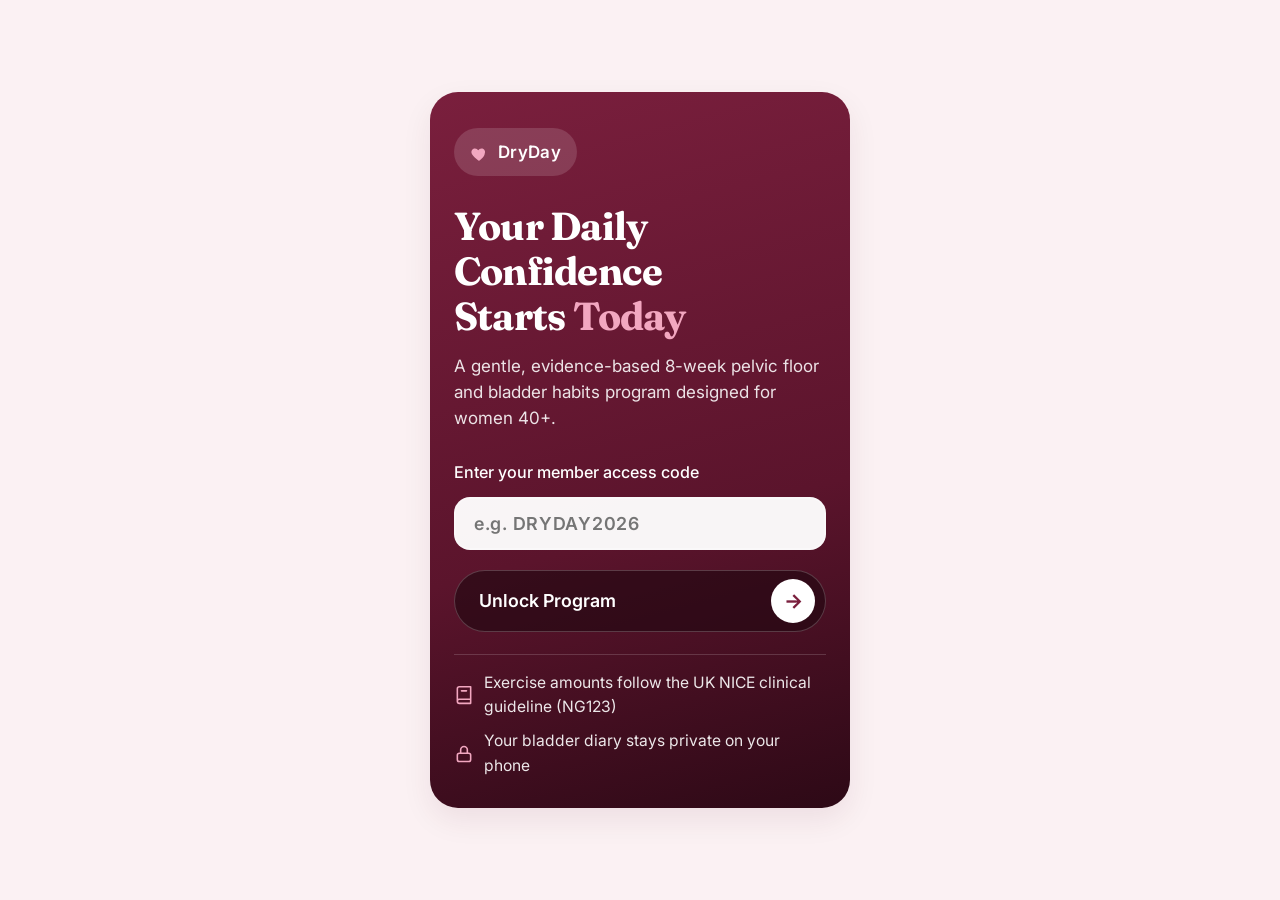
==== commit ba30a1a9: "Visual trust redesign: icons, position illustrations, trust cards, timeline - SVG line icons replace" ====
--- a/index.html
+++ b/index.html
@@ -11,6 +11,9 @@
   <meta name="apple-mobile-web-app-status-bar-style" content="black-translucent" />
   <meta name="apple-mobile-web-app-title" content="DryDay" />
   <meta name="description" content="DryDay: A guided daily pelvic floor and bladder habits program for women 40+." />
+  <link rel="manifest" href="manifest.webmanifest" />
+  <link rel="icon" type="image/png" sizes="32x32" href="icons/favicon-32.png" />
+  <link rel="apple-touch-icon" href="icons/apple-touch-icon.png" />
 
   <!-- Google Fonts: Fraunces (Headings) & Inter (Body) -->
   <link rel="preconnect" href="https://fonts.googleapis.com" />
@@ -20,6 +23,30 @@
   <link rel="stylesheet" href="styles.css" />
 </head>
 <body>
+  <!-- Icon set (line icons, drawn with currentColor) -->
+  <svg width="0" height="0" style="position:absolute" aria-hidden="true" focusable="false">
+    <defs>
+      <symbol id="i-heart" viewBox="0 0 24 24"><path fill="currentColor" stroke="none" d="M12 21s-7.5-4.6-9.6-9.4C.9 8.2 3 4.5 6.6 4.5c2.1 0 3.5 1.1 4.4 2.5.9-1.4 2.3-2.5 4.4-2.5 3.6 0 5.7 3.7 4.2 7.1C19.5 16.4 12 21 12 21z"/></symbol>
+      <symbol id="i-phone" viewBox="0 0 24 24"><rect x="6" y="2.5" width="12" height="19" rx="2.5"/><path d="M11 18h2"/></symbol>
+      <symbol id="i-bell" viewBox="0 0 24 24"><path d="M6 8a6 6 0 0 1 12 0c0 7 3 9 3 9H3s3-2 3-9"/><path d="M10.3 21a1.94 1.94 0 0 0 3.4 0"/></symbol>
+      <symbol id="i-sparkle" viewBox="0 0 24 24"><path d="M12 3l1.9 5.1L19 10l-5.1 1.9L12 17l-1.9-5.1L5 10l5.1-1.9z"/><path d="M19 17v4M17 19h4"/></symbol>
+      <symbol id="i-pencil" viewBox="0 0 24 24"><path d="M12 20h9"/><path d="M16.5 3.5a2.1 2.1 0 0 1 3 3L7 19l-4 1 1-4z"/></symbol>
+      <symbol id="i-check" viewBox="0 0 24 24"><circle cx="12" cy="12" r="9.5"/><path d="m8.5 12 2.5 2.5 4.5-5"/></symbol>
+      <symbol id="i-repeat" viewBox="0 0 24 24"><path d="M17 2l4 4-4 4"/><path d="M3 11v-1a4 4 0 0 1 4-4h14"/><path d="M7 22l-4-4 4-4"/><path d="M21 13v1a4 4 0 0 1-4 4H3"/></symbol>
+      <symbol id="i-drop" viewBox="0 0 24 24"><path d="M12 21.5a7 7 0 0 0 7-7c0-2-1-3.9-3-5.5S12.5 5 12 2.5C11.5 5 10 7.4 8 9s-3 3.5-3 5.5a7 7 0 0 0 7 7z"/></symbol>
+      <symbol id="i-urge" viewBox="0 0 24 24"><path d="M13 2 4 14h8l-1 8 9-12h-8z"/></symbol>
+      <symbol id="i-door" viewBox="0 0 24 24"><path d="M13 4h3a2 2 0 0 1 2 2v14"/><path d="M2 20h20"/><path d="M13 4.6v16.2a.5.5 0 0 1-.6.5L5 19.5V5.5a1 1 0 0 1 .8-1l6-1.5a1 1 0 0 1 1.2 1z"/><path d="M10 12v.5"/></symbol>
+      <symbol id="i-cup" viewBox="0 0 24 24"><path d="M17 8h1a4 4 0 1 1 0 8h-1"/><path d="M3 8h14v9a4 4 0 0 1-4 4H7a4 4 0 0 1-4-4z"/><path d="M7 2v3M11 2v3M15 2v3"/></symbol>
+      <symbol id="i-shield" viewBox="0 0 24 24"><path d="M20 13c0 5-3.5 7.5-7.7 9a1 1 0 0 1-.6 0C7.5 20.5 4 18 4 13V6a1 1 0 0 1 1-1c2 0 4.5-1.2 6.2-2.7a1.2 1.2 0 0 1 1.6 0C14.5 3.8 17 5 19 5a1 1 0 0 1 1 1z"/><path d="m9 12 2 2 4-4"/></symbol>
+      <symbol id="i-lock" viewBox="0 0 24 24"><rect x="4" y="11" width="16" height="10" rx="2.5"/><path d="M8 11V7a4 4 0 0 1 8 0v4"/></symbol>
+      <symbol id="i-book" viewBox="0 0 24 24"><path d="M4 19.5v-15A2.5 2.5 0 0 1 6.5 2H20v20H6.5a2.5 2.5 0 0 1 0-5H20"/><path d="M9 7h6"/></symbol>
+      <symbol id="i-home" viewBox="0 0 24 24"><path d="M3 10.5 12 3l9 7.5V20a1 1 0 0 1-1 1h-5v-6H9v6H4a1 1 0 0 1-1-1z"/></symbol>
+      <symbol id="i-calendar" viewBox="0 0 24 24"><rect x="3" y="4.5" width="18" height="17" rx="2.5"/><path d="M16 2.5v4M8 2.5v4M3 10h18"/></symbol>
+      <symbol id="i-chart" viewBox="0 0 24 24"><path d="M3 3v18h18"/><path d="m7 15 4-4 3 3 6-7"/></symbol>
+      <symbol id="i-sliders" viewBox="0 0 24 24"><path d="M4 21v-7M4 10V3M12 21v-9M12 8V3M20 21v-5M20 12V3M2 14h4M10 8h4M18 16h4"/></symbol>
+    </defs>
+  </svg>
+
   <div class="app-frame" id="app-root">
 
     <!-- ==========================================
@@ -41,8 +68,9 @@
          ========================================== -->
     <section id="screen-access" class="gate-screen" aria-labelledby="access-title">
       <div class="gate-hero-card">
+        <div class="gate-photo" id="access-photo" hidden></div>
         <div class="brand-badge">
-          <span class="brand-icon" aria-hidden="true">♥</span>
+          <span class="brand-icon" aria-hidden="true"><svg class="ico" aria-hidden="true"><use href="#i-heart"/></svg></span>
           <span class="brand-name">DryDay</span>
         </div>
 
@@ -76,6 +104,11 @@
             <span class="cta-circle-icon" aria-hidden="true">→</span>
           </button>
         </form>
+
+        <ul class="trust-list">
+          <li><svg class="ico" aria-hidden="true"><use href="#i-book"/></svg><span>Exercise amounts follow the UK NICE clinical guideline (NG123)</span></li>
+          <li><svg class="ico" aria-hidden="true"><use href="#i-lock"/></svg><span>Your bladder diary stays private on your phone</span></li>
+        </ul>
       </div>
     </section>
 
@@ -154,13 +187,15 @@
           <!-- Featured Primary Dark Card -->
           <article class="featured-card" id="today-featured-card">
             <div class="featured-card-top">
-              <div class="featured-icon-box" aria-hidden="true">♥</div>
+              <div class="featured-icon-box" aria-hidden="true"><svg class="ico" aria-hidden="true"><use href="#i-heart"/></svg></div>
               <div class="featured-title-group">
                 <span class="featured-eyebrow" id="today-week-label">Week 1 · Day 1</span>
                 <h2 class="featured-title" id="today-title">Learn Your Pelvic Floor</h2>
               </div>
               <span class="featured-time-pill" id="today-duration">~5 min</span>
             </div>
+
+            <div class="featured-pose" id="today-pose" aria-hidden="true"></div>
 
             <p class="featured-description" id="today-summary">
               Find the right muscles gently, avoid the 4 common mistakes, and learn why we never practice by stopping urine midstream.
@@ -182,10 +217,44 @@
             </div>
           </article>
 
+          <!-- Trust card: the real reviewer (when set in app.js) or the clinical guideline basis -->
+          <article class="trust-card" id="home-trust-card"></article>
+
+          <!-- Set-up cards: add to Home Screen (until installed), then turn on daily reminders -->
+          <article class="white-card setup-card" id="install-card" hidden>
+            <div class="white-card-header">
+              <div class="soft-icon-box" aria-hidden="true"><svg class="ico" aria-hidden="true"><use href="#i-phone"/></svg></div>
+              <div class="white-card-title-wrap">
+                <h3>Add DryDay to your phone</h3>
+                <button type="button" class="setup-close" data-action="dismiss-install" aria-label="Not now">✕</button>
+              </div>
+            </div>
+            <p class="card-body-text">Get DryDay on your Home Screen with its own icon. It opens full screen, like an app, and can send you your daily reminders.</p>
+            <div class="white-card-footer">
+              <span class="muted-label" id="install-card-hint">Takes 20 seconds</span>
+              <button type="button" class="inline-pill-btn" data-action="install" id="install-card-btn">Show me how →</button>
+            </div>
+          </article>
+
+          <article class="white-card setup-card" id="push-card" hidden>
+            <div class="white-card-header">
+              <div class="soft-icon-box" aria-hidden="true"><svg class="ico" aria-hidden="true"><use href="#i-bell"/></svg></div>
+              <div class="white-card-title-wrap">
+                <h3>Daily reminders</h3>
+                <button type="button" class="setup-close" data-action="dismiss-push" aria-label="Not now">✕</button>
+              </div>
+            </div>
+            <p class="card-body-text">We'll send a discreet reminder for each of your 3 daily sets ("Your 5-minute routine is ready"). Nothing else. You can change the times in More.</p>
+            <div class="white-card-footer">
+              <span class="muted-label">No spam</span>
+              <button type="button" class="inline-pill-btn" data-action="enable-push">Turn on →</button>
+            </div>
+          </article>
+
           <!-- Daily Practice Card: NICE NG123 recommends at least 8 contractions, 3 times per day -->
           <article class="white-card practice-card" id="practice-card">
             <div class="white-card-header">
-              <div class="soft-icon-box" aria-hidden="true">3×</div>
+              <div class="soft-icon-box" aria-hidden="true"><svg class="ico" aria-hidden="true"><use href="#i-repeat"/></svg></div>
               <div class="white-card-title-wrap">
                 <h3>Today's Practice</h3>
                 <span class="time-badge" id="practice-count-badge">0 of 3 sets</span>
@@ -206,7 +275,7 @@
           <!-- Today's Habit Card -->
           <article class="white-card">
             <div class="white-card-header">
-              <div class="soft-icon-box" aria-hidden="true">✦</div>
+              <div class="soft-icon-box" aria-hidden="true"><svg class="ico" aria-hidden="true"><use href="#i-sparkle"/></svg></div>
               <div class="white-card-title-wrap">
                 <h3>Today's Small Habit</h3>
                 <span class="time-badge">Daily Focus</span>
@@ -220,7 +289,7 @@
           <!-- Quick 2-Tap Diary Shortcut on Home -->
           <article class="white-card">
             <div class="white-card-header">
-              <div class="soft-icon-box" aria-hidden="true">✎</div>
+              <div class="soft-icon-box" aria-hidden="true"><svg class="ico" aria-hidden="true"><use href="#i-pencil"/></svg></div>
               <div class="white-card-title-wrap">
                 <h3>Quick Bladder Log</h3>
                 <span class="time-badge">2 Taps</span>
@@ -240,7 +309,7 @@
           <!-- Quiz Personalization Card -->
           <article class="white-card" id="home-quiz-card">
             <div class="white-card-header">
-              <div class="soft-icon-box" aria-hidden="true">✓</div>
+              <div class="soft-icon-box" aria-hidden="true"><svg class="ico" aria-hidden="true"><use href="#i-check"/></svg></div>
               <div class="white-card-title-wrap">
                 <h3>Your Bladder Pattern</h3>
                 <span class="time-badge">1 min</span>
@@ -265,6 +334,8 @@
             <span>Program Plan</span>
           </h1>
 
+          <article class="trust-card compact" id="plan-trust-card"></article>
+
           <div class="white-card">
             <div class="status-row">
               <strong>Week 1: Foundation &amp; Control</strong>
@@ -300,10 +371,12 @@
             <div class="white-card stat-card">
               <span class="stat-label">Days Completed</span>
               <strong class="stat-value" id="stat-days-done">0 / 7</strong>
+              <div class="mini-bar" aria-hidden="true"><span id="stat-days-bar"></span></div>
             </div>
             <div class="white-card stat-card">
               <span class="stat-label">Current Streak</span>
               <strong class="stat-value" id="stat-streak">0 days</strong>
+              <span class="stat-note">Keep it going today</span>
             </div>
           </div>
 
@@ -320,19 +393,19 @@
             <!-- Tap 1: Category Buttons -->
             <div class="diary-cat-grid" role="group" aria-label="Diary Categories">
               <button type="button" class="diary-cat-btn" data-diary-cat="leak">
-                <span class="diary-cat-icon" aria-hidden="true">💧</span>
+                <span class="diary-cat-icon" aria-hidden="true"><svg class="ico" aria-hidden="true"><use href="#i-drop"/></svg></span>
                 <span>Leak</span>
               </button>
               <button type="button" class="diary-cat-btn" data-diary-cat="urge">
-                <span class="diary-cat-icon" aria-hidden="true">⚡</span>
+                <span class="diary-cat-icon" aria-hidden="true"><svg class="ico" aria-hidden="true"><use href="#i-urge"/></svg></span>
                 <span>Strong Urge</span>
               </button>
               <button type="button" class="diary-cat-btn" data-diary-cat="trip">
-                <span class="diary-cat-icon" aria-hidden="true">🚻</span>
+                <span class="diary-cat-icon" aria-hidden="true"><svg class="ico" aria-hidden="true"><use href="#i-door"/></svg></span>
                 <span>Bathroom Trip</span>
               </button>
               <button type="button" class="diary-cat-btn" data-diary-cat="drink">
-                <span class="diary-cat-icon" aria-hidden="true">☕</span>
+                <span class="diary-cat-icon" aria-hidden="true"><svg class="ico" aria-hidden="true"><use href="#i-cup"/></svg></span>
                 <span>Drink</span>
               </button>
             </div>
@@ -341,6 +414,8 @@
             <div id="diary-suboptions" class="diary-suboptions" hidden></div>
 
             <p id="diary-feedback" class="diary-feedback" role="status" aria-live="polite" hidden></p>
+
+            <p class="privacy-line"><svg class="ico" aria-hidden="true"><use href="#i-lock"/></svg><span>Your diary stays private on this phone. It is never sent anywhere.</span></p>
 
             <hr class="divider" />
 
@@ -405,6 +480,7 @@
               <label for="setting-reminder-enabled"><strong>Enable Reminders</strong></label>
               <input type="checkbox" id="setting-reminder-enabled" class="toggle-checkbox" />
             </div>
+            <p class="muted-small" id="reminder-status" role="status" aria-live="polite"></p>
 
             <div class="setting-item" style="margin-top:8px;">
               <label for="setting-reminder-time-1"><strong>Set 1 · Guided session</strong></label>
@@ -420,7 +496,7 @@
             </div>
 
             <div class="disclaimer-box" style="margin-top:14px; margin-bottom:0; font-size:0.92rem;">
-              <strong>How Reminders Work:</strong> Reminders work while DryDay is open or installed on your home screen. Because DryDay keeps all your data 100% private on your phone with no tracking servers, it does not send background push notifications when the app is completely closed.
+              <strong>How Reminders Work:</strong> DryDay sends a phone notification at each time you pick, even when the app is closed. <strong>Android:</strong> works in Chrome. <strong>iPhone:</strong> first add DryDay to your Home Screen (iOS 16.4 or newer), open it from its icon, then turn reminders on. Your diary and progress stay only on your phone: the reminder service only knows your times, your time zone and how many sets you did today.
             </div>
           </div>
 
@@ -472,12 +548,10 @@
 
             <div class="setting-item">
               <div>
-                <strong>Install on Your Home Screen</strong>
-                <p class="muted-small">
-                  <strong>iPhone Safari:</strong> tap Share → Add to Home Screen.<br />
-                  <strong>Android Chrome:</strong> tap Menu (⋮) → Add to Home screen.
-                </p>
-              </div>
+                <strong>Add to Home Screen</strong>
+                <p class="muted-small" id="install-setting-text">Get DryDay on your phone with its own icon, like an app.</p>
+              </div>
+              <button type="button" class="secondary-btn" data-action="install" id="install-setting-btn">How to</button>
             </div>
 
             <hr class="divider" />
@@ -499,19 +573,19 @@
       <!-- DARK PILL-SHAPED BOTTOM NAVIGATION BAR -->
       <nav class="bottom-pill-nav" aria-label="Primary Navigation">
         <button type="button" class="nav-tab active" data-tab="home" aria-current="page">
-          <span class="nav-icon" aria-hidden="true">⌂</span>
+          <span class="nav-icon" aria-hidden="true"><svg class="ico" aria-hidden="true"><use href="#i-home"/></svg></span>
           <span class="nav-label">Home</span>
         </button>
         <button type="button" class="nav-tab" data-tab="plan">
-          <span class="nav-icon" aria-hidden="true">☷</span>
+          <span class="nav-icon" aria-hidden="true"><svg class="ico" aria-hidden="true"><use href="#i-calendar"/></svg></span>
           <span class="nav-label">Plan</span>
         </button>
         <button type="button" class="nav-tab" data-tab="progress">
-          <span class="nav-icon" aria-hidden="true">◔</span>
+          <span class="nav-icon" aria-hidden="true"><svg class="ico" aria-hidden="true"><use href="#i-chart"/></svg></span>
           <span class="nav-label">Progress</span>
         </button>
         <button type="button" class="nav-tab" data-tab="more">
-          <span class="nav-icon" aria-hidden="true">⚙</span>
+          <span class="nav-icon" aria-hidden="true"><svg class="ico" aria-hidden="true"><use href="#i-sliders"/></svg></span>
           <span class="nav-label">More</span>
         </button>
       </nav>
--- a/styles.css
+++ b/styles.css
@@ -1334,3 +1334,292 @@
   color: var(--muted);
   margin: 0 0 16px;
 }
+
+/* Set-up cards (install / reminders) */
+.setup-card[hidden] { display: none !important; }
+.setup-card { border: 2px solid var(--soft-accent); }
+.setup-close {
+  width: 40px;
+  min-height: 40px;
+  height: 40px;
+  border-radius: 50%;
+  color: var(--muted);
+  font-size: 1rem;
+  flex-shrink: 0;
+}
+
+/* Install tutorial steps */
+.howto {
+  list-style: none;
+  display: flex;
+  flex-direction: column;
+  gap: 12px;
+  margin: 14px 0 18px;
+}
+.howto-step {
+  display: flex;
+  align-items: flex-start;
+  gap: 12px;
+  background: var(--bg);
+  border-radius: 16px;
+  padding: 12px 14px;
+}
+.howto-num {
+  width: 30px;
+  height: 30px;
+  border-radius: 50%;
+  background: var(--primary-dark);
+  color: #FFFFFF;
+  font-weight: 700;
+  display: inline-flex;
+  align-items: center;
+  justify-content: center;
+  flex-shrink: 0;
+}
+.howto-step p { margin: 3px 0 0; }
+.howto-icon {
+  display: inline-flex;
+  vertical-align: -4px;
+  width: 22px;
+  height: 22px;
+  color: var(--primary-dark);
+}
+.howto-icon svg { width: 22px; height: 22px; }
+.howto-note {
+  background: #FFF4F6;
+  border: 2px solid var(--accent);
+  border-radius: 16px;
+  padding: 14px;
+  margin: 12px 0;
+}
+.howto-note .secondary-btn { margin-top: 10px; }
+.app-toast {
+  position: fixed;
+  left: 50%;
+  bottom: calc(100px + env(safe-area-inset-bottom, 0px));
+  transform: translateX(-50%);
+  max-width: 420px;
+  width: calc(100% - 32px);
+  background: #33101E;
+  color: #FFFFFF;
+  border-radius: 16px;
+  padding: 12px 16px;
+  font-weight: 600;
+  font-size: 0.95rem;
+  z-index: 130;
+  box-shadow: 0 12px 28px rgba(42, 10, 22, 0.35);
+}
+
+/* =====================================================
+   VISUAL REFRESH: icons, trust layer, position illustrations
+   ===================================================== */
+.ico {
+  width: 22px;
+  height: 22px;
+  fill: none;
+  stroke: currentColor;
+  stroke-width: 1.9;
+  stroke-linecap: round;
+  stroke-linejoin: round;
+  flex-shrink: 0;
+  vertical-align: middle;
+}
+.brand-icon .ico { width: 18px; height: 18px; }
+.featured-icon-box .ico { width: 24px; height: 24px; }
+.nav-icon .ico { width: 22px; height: 22px; }
+.nav-icon { display: inline-flex; }
+.diary-cat-icon {
+  width: 46px;
+  height: 46px;
+  border-radius: 14px;
+  background: #FFFFFF;
+  color: var(--primary-dark);
+  display: inline-flex;
+  align-items: center;
+  justify-content: center;
+  box-shadow: 0 2px 8px rgba(122, 31, 61, 0.08);
+}
+.diary-cat-icon .ico { width: 24px; height: 24px; }
+.diary-cat-btn { padding: 16px 12px; border-color: var(--border-soft); }
+
+/* Position illustrations (pictogram style) */
+.pose-svg { display: block; width: 100%; height: auto; color: var(--primary-dark); }
+.pose-fill { fill: currentColor; }
+.pose-body { fill: none; stroke: currentColor; stroke-width: 17; stroke-linecap: round; }
+.pose-limb { fill: none; stroke: currentColor; stroke-width: 10; stroke-linecap: round; stroke-linejoin: round; }
+.pose-foot { fill: none; stroke: currentColor; stroke-width: 8; stroke-linecap: round; }
+.pose-arm { fill: none; stroke: currentColor; stroke-width: 7; stroke-linecap: round; opacity: 0.75; }
+.pose-glow { fill: var(--soft-accent); opacity: 0.55; }
+.pose-arrow { fill: none; stroke: var(--accent); stroke-width: 3.5; stroke-linecap: round; stroke-linejoin: round; }
+.pose-mat { fill: #F7DDE5; }
+.pose-floor, .pose-chair { fill: none; stroke: #E9C3CF; stroke-width: 3.5; stroke-linecap: round; }
+
+.pose-panel {
+  margin: 4px 0 18px;
+  padding: 18px 18px 14px;
+  background: linear-gradient(180deg, #FFFFFF 0%, var(--bg) 100%);
+  border: 1px solid var(--border-soft);
+  border-radius: var(--radius-lg);
+  text-align: center;
+}
+.pose-panel .pose-svg { max-width: 260px; margin: 0 auto; }
+.pose-panel figcaption {
+  margin-top: 10px;
+  font-size: 0.95rem;
+  color: var(--primary-dark);
+  font-weight: 600;
+}
+
+/* Home featured card: white illustration on burgundy */
+.featured-pose {
+  margin: 2px 0 14px;
+  padding: 10px 16px 6px;
+  border-radius: 18px;
+  background: rgba(255, 255, 255, 0.08);
+}
+.featured-pose .pose-svg { color: #FFFFFF; max-width: 230px; margin: 0 auto; }
+.featured-pose .pose-arrow { stroke: var(--soft-accent); }
+.featured-pose .pose-glow { opacity: 0.4; }
+.featured-pose .pose-mat { fill: rgba(255, 255, 255, 0.14); }
+.featured-pose .pose-floor, .featured-pose .pose-chair { stroke: rgba(255, 255, 255, 0.3); }
+
+.featured-photo { margin: -22px -22px 16px; border-radius: var(--radius-xl) var(--radius-xl) 0 0; overflow: hidden; }
+.featured-photo img { display: block; width: 100%; height: 170px; object-fit: cover; }
+.featured-card.has-photo .featured-pose { display: none; }
+
+/* Session player illustration + calmer double ring */
+.sp-pose { max-width: 190px; margin: 6px auto 4px; }
+.sp-pose .pose-svg { color: var(--primary-dark); }
+.breathing-circle {
+  box-shadow: 0 0 0 14px rgba(242, 167, 192, 0.22), 0 0 0 30px rgba(242, 167, 192, 0.1), 0 14px 36px rgba(122, 31, 61, 0.25);
+}
+.circle-stage { height: 250px; }
+
+/* Lessons: list items as clean rows */
+.lesson-content ul {
+  list-style: none;
+  padding: 0;
+  margin: 0 0 16px;
+  border: 1px solid var(--border-soft);
+  border-radius: 18px;
+  overflow: hidden;
+  background: #FFFFFF;
+}
+.lesson-content li {
+  position: relative;
+  margin: 0;
+  padding: 13px 14px 13px 42px;
+  border-bottom: 1px solid var(--border-soft);
+}
+.lesson-content li:last-child { border-bottom: 0; }
+.lesson-content li::before {
+  content: '';
+  position: absolute;
+  left: 16px;
+  top: 20px;
+  width: 10px;
+  height: 10px;
+  border-radius: 50%;
+  background: var(--accent);
+  box-shadow: 0 0 0 4px rgba(194, 85, 122, 0.15);
+}
+
+/* Trust layer */
+.trust-card {
+  display: flex;
+  align-items: flex-start;
+  gap: 14px;
+  background: #FFFFFF;
+  border: 1px solid var(--border-soft);
+  border-left: 4px solid var(--primary-dark);
+  border-radius: var(--radius-lg);
+  padding: 16px 18px;
+  margin-bottom: 18px;
+  box-shadow: var(--shadow-card);
+}
+.trust-card:empty { display: none; }
+.trust-icon {
+  width: 44px;
+  height: 44px;
+  border-radius: 50%;
+  background: var(--bg);
+  color: var(--primary-dark);
+  display: inline-flex;
+  align-items: center;
+  justify-content: center;
+  flex-shrink: 0;
+}
+.trust-avatar { width: 52px; height: 52px; border-radius: 50%; object-fit: cover; flex-shrink: 0; }
+.trust-text strong { display: block; color: var(--text); font-size: 1rem; line-height: 1.3; }
+.trust-text p { margin-top: 4px; font-size: 0.92rem; color: var(--muted); line-height: 1.45; }
+.trust-card.compact { padding: 12px 16px; align-items: center; }
+.trust-card.compact .trust-icon { width: 38px; height: 38px; }
+
+.trust-list {
+  list-style: none;
+  margin: 22px 0 0;
+  padding: 16px 0 0;
+  border-top: 1px solid rgba(255, 255, 255, 0.16);
+  display: grid;
+  gap: 10px;
+}
+.trust-list li { display: flex; align-items: center; gap: 10px; font-size: 0.92rem; color: rgba(255, 255, 255, 0.9); }
+.trust-list .ico { width: 20px; height: 20px; color: var(--soft-accent); }
+
+.gate-photo { margin: -36px -24px 22px; border-radius: var(--radius-xl) var(--radius-xl) 0 0; overflow: hidden; position: relative; }
+.gate-photo img { display: block; width: 100%; height: 230px; object-fit: cover; }
+.gate-photo::after { content: ''; position: absolute; inset: auto 0 0 0; height: 70px; background: linear-gradient(180deg, rgba(122, 31, 61, 0) 0%, var(--primary-dark) 100%); }
+.gate-photo[hidden] { display: none; }
+
+.privacy-line { display: flex; align-items: center; gap: 8px; margin-top: 12px; font-size: 0.88rem; color: var(--muted); }
+.privacy-line .ico { width: 18px; height: 18px; color: var(--primary-dark); }
+
+/* Progress stats */
+.mini-bar { height: 8px; border-radius: 99px; background: var(--bg); overflow: hidden; margin-top: 10px; }
+.mini-bar span { display: block; height: 100%; width: 0; border-radius: 99px; background: linear-gradient(90deg, var(--accent), var(--primary-dark)); transition: width 0.4s ease; }
+.stat-note { display: block; margin-top: 8px; font-size: 0.82rem; color: var(--muted); }
+
+/* Plan timeline */
+.plan-day-list .plan-day-item.timeline {
+  position: relative;
+  display: grid;
+  grid-template-columns: 26px 58px 1fr;
+  grid-template-areas: 'dot pose text' 'dot pose badge';
+  column-gap: 10px;
+  row-gap: 6px;
+  padding: 14px 12px;
+  align-items: center;
+  background: #FFFFFF;
+  border: 1px solid var(--border-soft);
+}
+.timeline-dot {
+  grid-area: dot;
+  width: 26px;
+  height: 26px;
+  border-radius: 50%;
+  border: 2px solid var(--border-soft);
+  display: inline-flex;
+  align-items: center;
+  justify-content: center;
+  font-size: 0.85rem;
+  font-weight: 700;
+  color: var(--muted);
+  background: #FFFFFF;
+}
+.plan-day-item.done .timeline-dot { background: var(--primary-dark); border-color: var(--primary-dark); color: #FFFFFF; }
+.plan-day-item.current { border: 2px solid var(--accent); }
+.plan-day-item.current .timeline-dot { border-color: var(--accent); color: var(--accent); }
+.plan-pose { grid-area: pose; background: var(--bg); border-radius: 12px; padding: 6px 4px; }
+.plan-day-item .plan-day-left { grid-area: text; }
+.plan-day-item .plan-day-badge { grid-area: badge; justify-self: start; background: var(--bg); }
+.plan-day-item.done .plan-day-badge { background: #FFFFFF; }
+
+/* Completion: sets row + optional photo */
+.sets-row { display: flex; align-items: center; justify-content: space-between; gap: 12px; background: var(--bg); border-radius: 18px; padding: 12px 14px; margin: 4px 0 14px; }
+.sets-row > span { font-weight: 700; color: var(--primary-dark); font-size: 0.95rem; }
+.sets-row .practice-dots { margin: 0; }
+.sets-row .practice-dot { width: 34px; height: 34px; }
+.done-photo { margin: 0 0 14px; border-radius: 20px; overflow: hidden; }
+.done-photo img { display: block; width: 100%; height: 160px; object-fit: cover; }
+.habit-box strong { display: inline-flex; align-items: center; gap: 6px; }
+.habit-box .ico { width: 18px; height: 18px; color: var(--accent); }
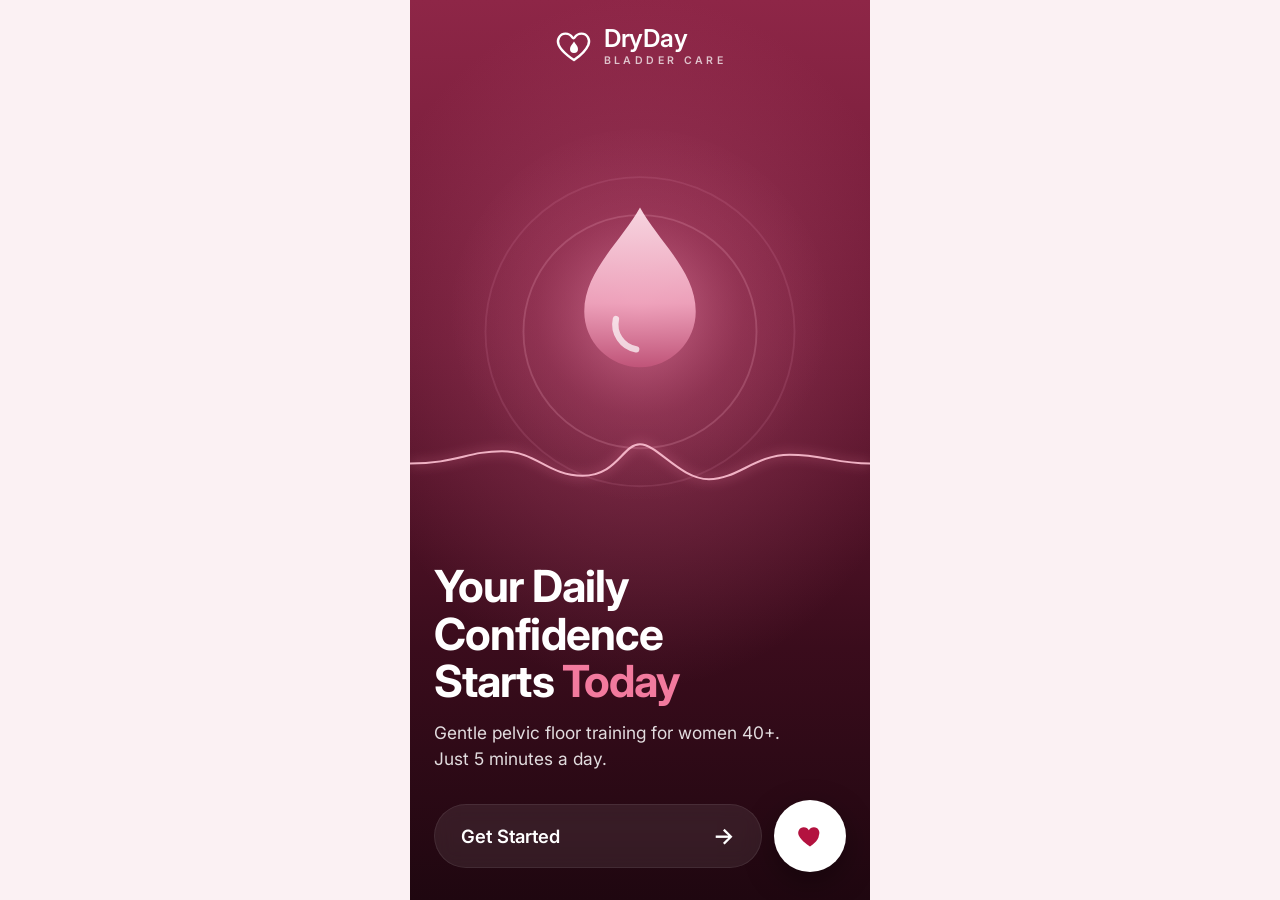
==== commit a5050842: "Add welcome screen before the access code; simulator status bar follows the app color New full-bleed" ====
--- a/index.html
+++ b/index.html
@@ -44,6 +44,13 @@
       <symbol id="i-calendar" viewBox="0 0 24 24"><rect x="3" y="4.5" width="18" height="17" rx="2.5"/><path d="M16 2.5v4M8 2.5v4M3 10h18"/></symbol>
       <symbol id="i-chart" viewBox="0 0 24 24"><path d="M3 3v18h18"/><path d="m7 15 4-4 3 3 6-7"/></symbol>
       <symbol id="i-sliders" viewBox="0 0 24 24"><path d="M4 21v-7M4 10V3M12 21v-9M12 8V3M20 21v-5M20 12V3M2 14h4M10 8h4M18 16h4"/></symbol>
+      <symbol id="i-mic" viewBox="0 0 24 24"><rect x="9" y="2.5" width="6" height="12" rx="3"/><path d="M5 11a7 7 0 0 0 14 0M12 18v3.5"/></symbol>
+      <symbol id="i-doc" viewBox="0 0 24 24"><path d="M14 2.5H6.5a2 2 0 0 0-2 2v15a2 2 0 0 0 2 2h11a2 2 0 0 0 2-2V8z"/><path d="M14 2.5V8h5.5M8.5 13h7M8.5 17h5"/></symbol>
+      <symbol id="i-award" viewBox="0 0 24 24"><circle cx="12" cy="9" r="6"/><path d="m8.2 13.8-1.7 7.7L12 18.5l5.5 3-1.7-7.7"/></symbol>
+      <symbol id="i-target" viewBox="0 0 24 24"><circle cx="12" cy="12" r="9.5"/><circle cx="12" cy="12" r="5.5"/><circle cx="12" cy="12" r="1.5"/></symbol>
+      <symbol id="i-moon" viewBox="0 0 24 24"><path d="M20.5 14.5A8.5 8.5 0 0 1 9.5 3.5a8.5 8.5 0 1 0 11 11z"/></symbol>
+      <symbol id="i-info" viewBox="0 0 24 24"><circle cx="12" cy="12" r="9.5"/><path d="M12 11v6M12 7.5v.5"/></symbol>
+      <symbol id="i-sun" viewBox="0 0 24 24"><circle cx="12" cy="12" r="4.5"/><path d="M12 2v2M12 20v2M4.9 4.9l1.4 1.4M17.7 17.7l1.4 1.4M2 12h2M20 12h2M4.9 19.1l1.4-1.4M17.7 6.3l1.4-1.4"/></symbol>
     </defs>
   </svg>
 
@@ -54,7 +61,7 @@
          ========================================== -->
     <div id="reminder-banner" class="reminder-banner" role="status" aria-live="polite" hidden>
       <div class="reminder-banner-text">
-        <strong>DryDay Reminder</strong>
+        <strong id="reminder-banner-title">Daily reminder</strong>
         <span id="reminder-banner-text">Your 5-minute routine is ready</span>
       </div>
       <div class="reminder-banner-actions">
@@ -62,6 +69,45 @@
         <button type="button" id="btn-reminder-dismiss" class="reminder-close-btn" aria-label="Dismiss reminder">✕</button>
       </div>
     </div>
+
+    <!-- ==========================================
+         WELCOME SCREEN (first thing people see)
+         ========================================== -->
+    <section id="screen-welcome" class="welcome-screen" aria-labelledby="welcome-title" hidden>
+      <div class="welcome-logo">
+        <span class="welcome-logo-mark" aria-hidden="true">
+          <svg viewBox="0 0 40 40" fill="none" stroke="currentColor" stroke-width="2.4" stroke-linecap="round" stroke-linejoin="round"><path d="M20 34s-12-7.4-15.3-15C2.4 13.6 5.7 7.6 11.5 7.6c3.4 0 5.6 1.8 7 4 .5.8 1.5.8 2 0 1.4-2.2 3.6-4 7-4 5.8 0 9.1 6 6.8 11.4C31 26.6 20 34 20 34z"/><path d="M20 15.5c-1.6 2.6-4 4.8-4 7.4a4 4 0 0 0 8 0c0-2.6-2.4-4.8-4-7.4z" fill="currentColor" stroke="none"/></svg>
+        </span>
+        <span class="welcome-logo-text"><strong>DryDay</strong><small>Bladder care</small></span>
+      </div>
+
+      <div class="welcome-visual" aria-hidden="true">
+        <img id="welcome-art" class="welcome-art" src="" alt="" hidden />
+        <svg class="welcome-art-placeholder" id="welcome-art-placeholder" viewBox="0 0 300 300">
+          <defs>
+            <radialGradient id="wg-glow" cx="50%" cy="48%" r="50%"><stop offset="0" stop-color="#FF9FBF" stop-opacity=".55"/><stop offset=".55" stop-color="#C2557A" stop-opacity=".18"/><stop offset="1" stop-color="#C2557A" stop-opacity="0"/></radialGradient>
+            <linearGradient id="wg-drop" x1="0" y1="0" x2="0" y2="1"><stop offset="0" stop-color="#FFE3EC"/><stop offset=".6" stop-color="#F2A7C0"/><stop offset="1" stop-color="#C2557A"/></linearGradient>
+          </defs>
+          <circle cx="150" cy="150" r="150" fill="url(#wg-glow)"/>
+          <circle cx="150" cy="160" r="92" fill="none" stroke="#F2A7C0" stroke-opacity=".22" stroke-width="1.5"/>
+          <circle cx="150" cy="160" r="122" fill="none" stroke="#F2A7C0" stroke-opacity=".12" stroke-width="1.5"/>
+          <path d="M150 62c-14 26-44 50-44 82a44 44 0 0 0 88 0c0-32-30-56-44-82z" fill="url(#wg-drop)" opacity=".92"/>
+          <path d="M131 150a20 20 0 0 0 16 24" fill="none" stroke="#fff" stroke-opacity=".7" stroke-width="5" stroke-linecap="round"/>
+        </svg>
+        <svg class="welcome-wave" viewBox="0 0 400 80" preserveAspectRatio="none">
+          <path d="M0 44 C40 44 50 30 80 30 S120 58 150 58 S185 22 200 22 S235 62 260 62 S300 34 330 34 S370 44 400 44" fill="none" stroke="#FFC2D4" stroke-width="2.2" stroke-linecap="round"/>
+        </svg>
+      </div>
+
+      <div class="welcome-copy">
+        <h1 id="welcome-title" class="welcome-title">Your Daily Confidence Starts <span>Today</span></h1>
+        <p class="welcome-sub">Gentle pelvic floor training for women 40+.<br />Just 5 minutes a day.</p>
+        <div class="welcome-actions">
+          <button type="button" id="btn-welcome-start" class="welcome-cta"><span>Get Started</span><span aria-hidden="true">→</span></button>
+          <button type="button" id="btn-welcome-heart" class="welcome-round" aria-label="Get started"><svg class="ico" aria-hidden="true"><use href="#i-heart"/></svg></button>
+        </div>
+      </div>
+    </section>
 
     <!-- ==========================================
          GATE 1: ACCESS CODE SCREEN (First Launch)
@@ -184,6 +230,21 @@
             <button type="button" class="day-pill" data-day="7" role="tab" aria-selected="false">Day 7</button>
           </div>
 
+          <!-- Safety first: shown when the quiz found pain / red-flag symptoms -->
+          <article class="white-card safety-card" id="safety-card" hidden></article>
+
+          <!-- Gentle "welcome back" after a missed day (no guilt) -->
+          <article class="white-card comeback-card" id="comeback-card" hidden>
+            <div class="white-card-header">
+              <div class="soft-icon-box" aria-hidden="true"><svg class="ico" aria-hidden="true"><use href="#i-sun"/></svg></div>
+              <div class="white-card-title-wrap">
+                <h3>Welcome back</h3>
+                <button type="button" class="setup-close" data-action="dismiss-comeback" aria-label="Close">✕</button>
+              </div>
+            </div>
+            <p class="card-body-text" id="comeback-text">Missed a day or two? That's completely normal. Your muscles remember — today is a fresh start. Just do today's session.</p>
+          </article>
+
           <!-- Featured Primary Dark Card -->
           <article class="featured-card" id="today-featured-card">
             <div class="featured-card-top">
@@ -267,9 +328,10 @@
               Health guidelines recommend at least 8 squeezes, 3 times a day. Your guided session is set 1. Add 2 short sets (about 2 minutes each) later in the day.
             </p>
             <div class="white-card-footer">
-              <span class="muted-label">Keep going for at least 3 months</span>
+              <span class="muted-label" id="practice-foot-label">Keep going for at least 3 months</span>
               <button type="button" class="inline-pill-btn" id="btn-start-mini-set">Short set →</button>
             </div>
+            <button type="button" class="reminder-link" data-action="go-reminders" id="practice-reminders-link"><svg class="ico" aria-hidden="true"><use href="#i-bell"/></svg><span id="practice-reminders-text">Reminders: off · Set up</span></button>
           </article>
 
           <!-- Today's Habit Card -->
@@ -377,6 +439,11 @@
               <span class="stat-label">Current Streak</span>
               <strong class="stat-value" id="stat-streak">0 days</strong>
               <span class="stat-note">Keep it going today</span>
+            </div>
+            <div class="white-card stat-card stat-wide">
+              <span class="stat-label">Bladder Diary</span>
+              <strong class="stat-value" id="stat-diary">0 entries</strong>
+              <span class="stat-note" id="stat-diary-note">Every entry helps you and your doctor see patterns.</span>
             </div>
           </div>
 
@@ -439,14 +506,32 @@
           <div class="white-card">
             <h3>Week 1 Activity Chart</h3>
             <p class="muted-small" style="margin-bottom:14px;">
-              Daily count of leaks, strong urges, and bathroom trips across Days 1–7.
+              Daily count of leaks, strong urges, bathroom trips and drinks across Days 1–7.
             </p>
             <div id="weekly-chart" class="weekly-chart"></div>
             <div class="chart-legend">
               <span><i class="legend-dot leak-dot"></i> Leaks</span>
               <span><i class="legend-dot urge-dot"></i> Strong Urges</span>
               <span><i class="legend-dot trip-dot"></i> Bathroom Trips</span>
-            </div>
+              <span><i class="legend-dot drink-dot"></i> Drinks</span>
+            </div>
+          </div>
+
+          <!-- Night-time trips -->
+          <div class="white-card night-card">
+            <div class="white-card-header">
+              <div class="soft-icon-box" aria-hidden="true"><svg class="ico" aria-hidden="true"><use href="#i-moon"/></svg></div>
+              <div class="white-card-title-wrap">
+                <h3>Getting Up at Night?</h3>
+                <span class="time-badge" id="night-count">0 logged</span>
+              </div>
+            </div>
+            <ul class="night-tips">
+              <li>Have your last big drink about 2 hours before bed, and drink enough earlier in the day.</li>
+              <li>Cut down on coffee, tea, cola and alcohol, especially in the afternoon and evening.</li>
+              <li>Empty your bladder right before you go to sleep.</li>
+              <li>Log night trips as <strong>Bathroom Trip → At night</strong>. If you get up 2 or more times most nights, tell your doctor: it can have causes worth checking, and your report shows these trips.</li>
+            </ul>
           </div>
 
           <!-- Week 1 Summary Comparing Day 1-2 with Day 6-7 -->
@@ -459,6 +544,38 @@
               Compares your early baseline (Days 1–2) with the end of Week 1 (Days 6–7).
             </p>
             <div id="week1-comparison-box"></div>
+          </div>
+        
+          <!-- Milestones -->
+          <div class="white-card">
+            <div class="status-row">
+              <h3>Milestones</h3>
+              <span class="status-pill" id="milestones-count">0 of 8</span>
+            </div>
+            <p class="card-body-text" style="margin-bottom:12px;">Small wins on the way to the 3-month goal health guidelines recommend.</p>
+            <div class="milestone-grid" id="milestone-grid"></div>
+          </div>
+
+          <!-- Practice history -->
+          <div class="white-card">
+            <h3>Practice History</h3>
+            <p class="card-body-text" style="margin-bottom:10px;">Every set you complete, with the day and time.</p>
+            <div id="practice-history" class="history-list"></div>
+          </div>
+
+          <!-- Report for the doctor / physical therapist -->
+          <div class="white-card report-cta">
+            <div class="white-card-header">
+              <div class="soft-icon-box" aria-hidden="true"><svg class="ico" aria-hidden="true"><use href="#i-doc"/></svg></div>
+              <div class="white-card-title-wrap">
+                <h3>Report for My Doctor</h3>
+              </div>
+            </div>
+            <p class="card-body-text">A clear summary of your bladder diary and practice to print, save as PDF or share with your doctor or pelvic floor physical therapist.</p>
+            <div class="white-card-footer">
+              <span class="muted-label">Created on your phone</span>
+              <button type="button" class="inline-pill-btn" data-action="open-report">Create report →</button>
+            </div>
           </div>
         </section>
 
@@ -470,10 +587,10 @@
           </h1>
 
           <!-- Reminders Card -->
-          <div class="white-card">
+          <div class="white-card" id="reminders-card">
             <h3>Daily Practice Reminders</h3>
             <p class="muted-small" style="margin-bottom:14px;">
-              Pick 3 times a day for a discreet reminder: <em>"Your 5-minute routine is ready"</em> and <em>"Your 2-minute set is ready"</em>.
+              Pick 3 times a day that fit your routine. You'll get one reminder for each set you haven't done yet.
             </p>
 
             <div class="setting-item">
@@ -495,6 +612,28 @@
               <input type="time" id="setting-reminder-time-3" class="time-input" data-reminder-slot="2" value="19:00" />
             </div>
 
+            <hr class="divider" />
+            <div class="setting-item">
+              <div>
+                <strong>Discreet Notifications</strong>
+                <p class="muted-small" id="discreet-help">On: reminders only say "Daily reminder · Time for your routine". Off: they say "DryDay · Your 5-minute routine is ready".</p>
+              </div>
+              <input type="checkbox" id="setting-discreet-toggle" class="toggle-checkbox" aria-label="Toggle discreet notifications" />
+            </div>
+            <div class="setting-item">
+              <div>
+                <label for="setting-day-start"><strong>My Day Starts At</strong></label>
+                <p class="muted-small">For night owls: sets done after midnight count for the day before.</p>
+              </div>
+              <select id="setting-day-start" class="day-select-input">
+                <option value="0">Midnight</option>
+                <option value="1">1:00 AM</option>
+                <option value="2">2:00 AM</option>
+                <option value="3">3:00 AM</option>
+                <option value="4">4:00 AM</option>
+              </select>
+            </div>
+
             <div class="disclaimer-box" style="margin-top:14px; margin-bottom:0; font-size:0.92rem;">
               <strong>How Reminders Work:</strong> DryDay sends a phone notification at each time you pick, even when the app is closed. <strong>Android:</strong> works in Chrome. <strong>iPhone:</strong> first add DryDay to your Home Screen (iOS 16.4 or newer), open it from its icon, then turn reminders on. Your diary and progress stay only on your phone: the reminder service only knows your times, your time zone and how many sets you did today.
             </div>
@@ -524,12 +663,52 @@
 
             <div class="setting-item">
               <div>
+                <strong>Voice Coach</strong>
+                <p class="muted-small">A calm voice says "Squeeze and lift" and "Relax completely", so you can practice with your eyes closed. Off by default.</p>
+              </div>
+              <input type="checkbox" id="setting-voice-toggle" class="toggle-checkbox" aria-label="Toggle voice coach" />
+            </div>
+
+            <hr class="divider" />
+
+            <div class="setting-item">
+              <div>
+                <strong>Am I Doing It Right?</strong>
+                <p class="muted-small">A 30-second technique check with tips for each common problem.</p>
+              </div>
+              <button type="button" class="secondary-btn" data-action="technique-check">Check</button>
+            </div>
+
+            <hr class="divider" />
+
+            <div class="setting-item">
+              <div>
+                <strong>Report for My Doctor</strong>
+                <p class="muted-small">Print, save as PDF or share your diary and practice summary.</p>
+              </div>
+              <button type="button" class="secondary-btn" data-action="open-report">Create</button>
+            </div>
+
+            <hr class="divider" />
+
+            <div class="setting-item">
+              <div>
                 <strong>Bladder Pattern Quiz</strong>
                 <p class="muted-small">Retake the 1-minute quiz to adjust your Stress, Urge, or Mixed focus.</p>
               </div>
               <button type="button" class="secondary-btn" data-action="open-quiz">
                 Retake Quiz
               </button>
+            </div>
+
+            <hr class="divider" />
+
+            <div class="setting-item">
+              <div>
+                <strong>About, Privacy &amp; Sources</strong>
+                <p class="muted-small">Who makes DryDay, where the advice comes from, your data, the 30-day guarantee and contact.</p>
+              </div>
+              <button type="button" class="secondary-btn" data-action="open-about">Read</button>
             </div>
 
             <hr class="divider" />
--- a/styles.css
+++ b/styles.css
@@ -1623,3 +1623,267 @@
 .done-photo img { display: block; width: 100%; height: 160px; object-fit: cover; }
 .habit-box strong { display: inline-flex; align-items: center; gap: 6px; }
 .habit-box .ico { width: 18px; height: 18px; color: var(--accent); }
+
+/* =====================================================
+   COMPETITOR-GAP FEATURES
+   ===================================================== */
+.comeback-card[hidden] { display: none !important; }
+.comeback-card { border: 2px solid var(--soft-accent); background: linear-gradient(180deg, #FFFFFF 0%, #FFF7F9 100%); }
+
+.technique-offer {
+  background: var(--bg);
+  border: 1px dashed var(--accent);
+  border-radius: 18px;
+  padding: 14px 16px;
+  margin: 0 0 14px;
+}
+.technique-offer strong { color: var(--primary-dark); display: block; }
+.technique-offer p { font-size: 0.93rem; color: var(--muted); margin: 4px 0 10px; }
+
+.quiz-options.yesno { display: grid; grid-template-columns: 1fr 1fr; gap: 10px; }
+
+.tip-list { list-style: none; padding: 0; margin: 4px 0 0; display: grid; gap: 10px; }
+.tip-list li { background: var(--bg); border-radius: 16px; padding: 12px 14px; border-left: 4px solid var(--accent); }
+.tip-list strong { display: block; color: var(--text); font-size: 0.95rem; margin-bottom: 4px; }
+.tip-list p { font-size: 0.94rem; color: var(--muted); }
+
+/* Milestones */
+.milestone-grid { display: grid; grid-template-columns: 1fr 1fr; gap: 10px; }
+.milestone {
+  border: 1px solid var(--border-soft);
+  border-radius: 16px;
+  padding: 12px;
+  display: flex;
+  flex-direction: column;
+  gap: 4px;
+  background: #FFFFFF;
+  color: var(--muted);
+}
+.milestone strong { font-size: 0.92rem; color: var(--muted); line-height: 1.25; }
+.milestone-need { font-size: 0.8rem; line-height: 1.3; }
+.milestone-icon {
+  width: 36px; height: 36px; border-radius: 50%;
+  display: inline-flex; align-items: center; justify-content: center;
+  background: var(--bg); color: #B9A3AC; margin-bottom: 2px;
+}
+.milestone.unlocked { background: linear-gradient(160deg, #FFFFFF 0%, #FCE8EE 100%); border-color: var(--soft-accent); }
+.milestone.unlocked strong { color: var(--primary-dark); }
+.milestone.unlocked .milestone-need { color: var(--accent); font-weight: 700; }
+.milestone.unlocked .milestone-icon { background: var(--primary-dark); color: #FFFFFF; }
+
+/* Practice history */
+.history-list { display: grid; gap: 2px; }
+.history-item { display: flex; align-items: center; gap: 12px; padding: 10px 2px; border-bottom: 1px solid var(--border-soft); }
+.history-item:last-child { border-bottom: 0; }
+.history-item strong { display: block; font-size: 0.95rem; color: var(--text); }
+.history-item span:not(.history-dot) { font-size: 0.85rem; color: var(--muted); }
+.history-dot { width: 12px; height: 12px; border-radius: 50%; background: var(--soft-accent); flex-shrink: 0; }
+.history-dot.session { background: var(--primary-dark); }
+
+/* Report for my doctor */
+body.report-open { overflow: hidden; }
+#report-view {
+  position: fixed;
+  inset: 0;
+  z-index: 2000;
+  background: #EFE6E9;
+  overflow-y: auto;
+  padding: calc(env(safe-area-inset-top, 0px) + 12px) 12px calc(env(safe-area-inset-bottom, 0px) + 24px);
+}
+.report-actions {
+  position: sticky;
+  top: 0;
+  z-index: 2;
+  display: flex;
+  gap: 8px;
+  flex-wrap: wrap;
+  justify-content: center;
+  padding: 10px;
+  margin: 0 auto 12px;
+  max-width: 760px;
+  background: rgba(239, 230, 233, 0.95);
+  border-radius: 18px;
+}
+.report-doc {
+  max-width: 760px;
+  margin: 0 auto;
+  background: #FFFFFF;
+  color: #1F1A1C;
+  border-radius: 14px;
+  padding: 22px 18px;
+  font-size: 0.95rem;
+  box-shadow: var(--shadow-card);
+}
+.report-doc header { border-bottom: 3px solid var(--primary-dark); padding-bottom: 12px; margin-bottom: 14px; }
+.report-brand { color: var(--primary-dark); font-weight: 700; font-size: 0.85rem; letter-spacing: 0.02em; }
+.report-doc h1 { font-family: 'Fraunces', serif; font-size: 1.45rem; line-height: 1.2; margin: 6px 0; color: #1F1A1C; }
+.report-meta { font-size: 0.82rem; color: #5E5458; }
+.report-doc section { margin-bottom: 18px; break-inside: avoid; }
+.report-doc h2 { font-size: 1.02rem; color: var(--primary-dark); margin-bottom: 8px; font-family: 'Inter', sans-serif; }
+.report-table { width: 100%; border-collapse: collapse; font-size: 0.9rem; }
+.report-table th, .report-table td { text-align: left; padding: 7px 8px; border-bottom: 1px solid #EADDE2; vertical-align: top; }
+.report-table th { width: 38%; color: #5E5458; font-weight: 600; }
+.report-table.grid th { width: auto; background: #FBF1F3; color: #3A2E33; }
+.report-table.small { font-size: 0.82rem; }
+.report-bars { display: grid; grid-template-columns: repeat(14, 1fr); gap: 4px; align-items: end; margin-top: 12px; }
+.report-bar { display: flex; flex-direction: column; justify-content: flex-end; align-items: center; gap: 3px; min-height: 108px; }
+.report-bar b { font-size: 0.68rem; color: var(--primary-dark); }
+.report-bar span { width: 70%; background: var(--primary-dark); border-radius: 4px 4px 0 0; display: block; }
+.report-bar em { font-style: normal; font-size: 0.58rem; color: #5E5458; text-align: center; line-height: 1.1; }
+.report-questions { padding-left: 20px; }
+.report-questions li { margin-bottom: 6px; }
+
+@media print {
+  body.report-open > *:not(#report-view) { display: none !important; }
+  body.report-open { background: #FFFFFF !important; overflow: visible; }
+  #report-view { position: static; background: #FFFFFF; padding: 0; overflow: visible; }
+  .report-actions { display: none !important; }
+  .report-doc { box-shadow: none; max-width: none; padding: 0; border-radius: 0; font-size: 11pt; }
+  .report-bar span { -webkit-print-color-adjust: exact; print-color-adjust: exact; }
+  .report-table.grid th { -webkit-print-color-adjust: exact; print-color-adjust: exact; }
+}
+
+/* =====================================================
+   FIXES FROM THE AI CUSTOMER TEST (ux-testers run)
+   ===================================================== */
+.safety-card[hidden] { display: none !important; }
+.safety-card { border: 2px solid var(--accent); background: linear-gradient(180deg, #FFFFFF 0%, #FFF3F6 100%); }
+.safety-card .white-card-footer { flex-wrap: wrap; }
+
+.text-btn {
+  background: none;
+  border: 0;
+  color: var(--primary-dark);
+  font-weight: 700;
+  text-decoration: underline;
+  text-underline-offset: 3px;
+  padding: 12px 8px;
+  min-height: 48px;
+  font-size: 0.95rem;
+}
+.text-btn.full-width { display: block; width: 100%; margin-top: 6px; }
+
+.reminder-link {
+  display: flex;
+  align-items: center;
+  gap: 8px;
+  width: 100%;
+  margin-top: 12px;
+  padding: 12px 14px;
+  min-height: 48px;
+  border-radius: 14px;
+  border: 1px dashed var(--border-soft);
+  background: var(--bg);
+  color: var(--primary-dark);
+  font-weight: 600;
+  font-size: 0.92rem;
+  text-align: left;
+}
+.reminder-link .ico { width: 18px; height: 18px; }
+
+.quiz-quick-btn {
+  display: block;
+  width: 100%;
+  margin: 4px 0 14px;
+  padding: 12px 14px;
+  min-height: 48px;
+  border-radius: 14px;
+  border: 1px solid var(--border-soft);
+  background: var(--bg);
+  color: var(--primary-dark);
+  font-weight: 700;
+  text-align: left;
+}
+#quiz-form.quick .quiz-optional { display: none; }
+
+.stats-grid .stat-wide { grid-column: 1 / -1; }
+.chart-bar.drink-bar { background: #D9C2CB; }
+.legend-dot.drink-dot { background: #D9C2CB; }
+.chart-legend { flex-wrap: wrap; }
+
+.night-tips { padding-left: 20px; margin-top: 4px; }
+.night-tips li { margin-bottom: 8px; color: var(--text); font-size: 0.95rem; }
+
+.about-sheet h4 { font-family: 'Fraunces', serif; font-size: 1.12rem; color: var(--primary-dark); margin: 18px 0 6px; }
+.about-sheet p, .about-sheet li { font-size: 0.95rem; color: var(--text); line-height: 1.5; }
+.about-sheet a { color: var(--primary-dark); font-weight: 600; word-break: break-word; }
+.source-list, .about-list { padding-left: 20px; display: grid; gap: 6px; }
+
+.diary-suboptions { scroll-margin-bottom: 140px; }
+.lesson-later { margin: 6px 0 14px; border: 1px solid var(--border-soft); border-radius: 16px; padding: 12px 14px; background: #FFFFFF; }
+.lesson-later summary { cursor: pointer; font-weight: 700; color: var(--muted); min-height: 32px; }
+.lesson-later[open] summary { margin-bottom: 8px; }
+
+
+/* =====================================================
+   WELCOME SCREEN (first screen, full-bleed plum)
+   ===================================================== */
+.welcome-screen {
+  min-height: 100dvh;
+  display: flex;
+  flex-direction: column;
+  padding: calc(18px + env(safe-area-inset-top, 0px)) 24px calc(28px + env(safe-area-inset-bottom, 0px));
+  color: #FFFFFF;
+  background:
+    radial-gradient(90% 55% at 50% 38%, rgba(194, 85, 122, .45) 0%, rgba(122, 31, 61, 0) 70%),
+    linear-gradient(180deg, #8E2647 0%, #6A1934 38%, #3A0C1C 72%, #1F0710 100%);
+  overflow: hidden;
+}
+.welcome-screen[hidden] { display: none !important; }
+.welcome-logo { display: flex; align-items: center; justify-content: center; gap: 10px; margin-top: 8px; }
+.welcome-logo-mark { width: 40px; height: 40px; color: #FFFFFF; }
+.welcome-logo-mark svg { width: 100%; height: 100%; display: block; }
+.welcome-logo-text { display: flex; flex-direction: column; line-height: 1; }
+.welcome-logo-text strong { font-family: 'Inter', sans-serif; font-weight: 600; font-size: 1.45rem; letter-spacing: -.01em; }
+.welcome-logo-text small { margin-top: 5px; font-size: .62rem; font-weight: 600; letter-spacing: .32em; text-transform: uppercase; color: rgba(255, 255, 255, .72); }
+.welcome-visual { position: relative; flex: 1; min-height: 260px; display: grid; place-items: center; margin: 10px -24px 0; }
+.welcome-art, .welcome-art-placeholder {
+  width: min(86%, 380px);
+  height: auto;
+  max-height: 46vh;
+  object-fit: contain;
+  -webkit-mask-image: radial-gradient(closest-side, #000 72%, transparent 100%);
+          mask-image: radial-gradient(closest-side, #000 72%, transparent 100%);
+}
+.welcome-art-placeholder { -webkit-mask-image: none; mask-image: none; }
+.welcome-art[hidden], .welcome-art-placeholder[hidden] { display: none; }
+.welcome-wave {
+  position: absolute; left: 0; right: 0; bottom: 14%;
+  width: 100%; height: 70px;
+  filter: drop-shadow(0 0 6px rgba(255, 140, 175, .85));
+  opacity: .9;
+  pointer-events: none;
+}
+.welcome-copy { position: relative; }
+.welcome-title {
+  font-family: 'Inter', sans-serif;
+  font-weight: 700;
+  font-size: clamp(2.05rem, 9.4vw, 2.6rem);
+  line-height: 1.08;
+  letter-spacing: -.02em;
+  max-width: 11ch;
+  text-wrap: balance;
+}
+.welcome-title span { color: #F27A9E; }
+.welcome-sub { margin-top: 14px; font-size: 1.02rem; line-height: 1.5; color: rgba(255, 255, 255, .86); }
+.welcome-actions { display: flex; align-items: center; gap: 12px; margin-top: 28px; }
+.welcome-cta {
+  flex: 1;
+  display: flex; align-items: center; justify-content: space-between;
+  min-height: 64px; padding: 0 26px;
+  border: 1px solid rgba(255, 255, 255, .08); border-radius: 999px;
+  background: rgba(255, 255, 255, .08);
+  color: #FFFFFF; font: 600 1.08rem 'Inter', sans-serif;
+  cursor: pointer;
+  -webkit-backdrop-filter: blur(10px); backdrop-filter: blur(10px);
+}
+.welcome-cta span:last-child { font-size: 1.35rem; }
+.welcome-round {
+  flex: none; width: 72px; height: 72px; border-radius: 50%;
+  border: 0; background: #FFFFFF; color: #B3123F;
+  display: grid; place-items: center; cursor: pointer;
+  box-shadow: 0 10px 30px rgba(0, 0, 0, .35);
+}
+.welcome-round .ico { width: 28px; height: 28px; }
+.welcome-cta:focus-visible, .welcome-round:focus-visible { outline: 3px solid #F2A7C0; outline-offset: 3px; }
+.welcome-cta:active, .welcome-round:active { transform: scale(.98); }
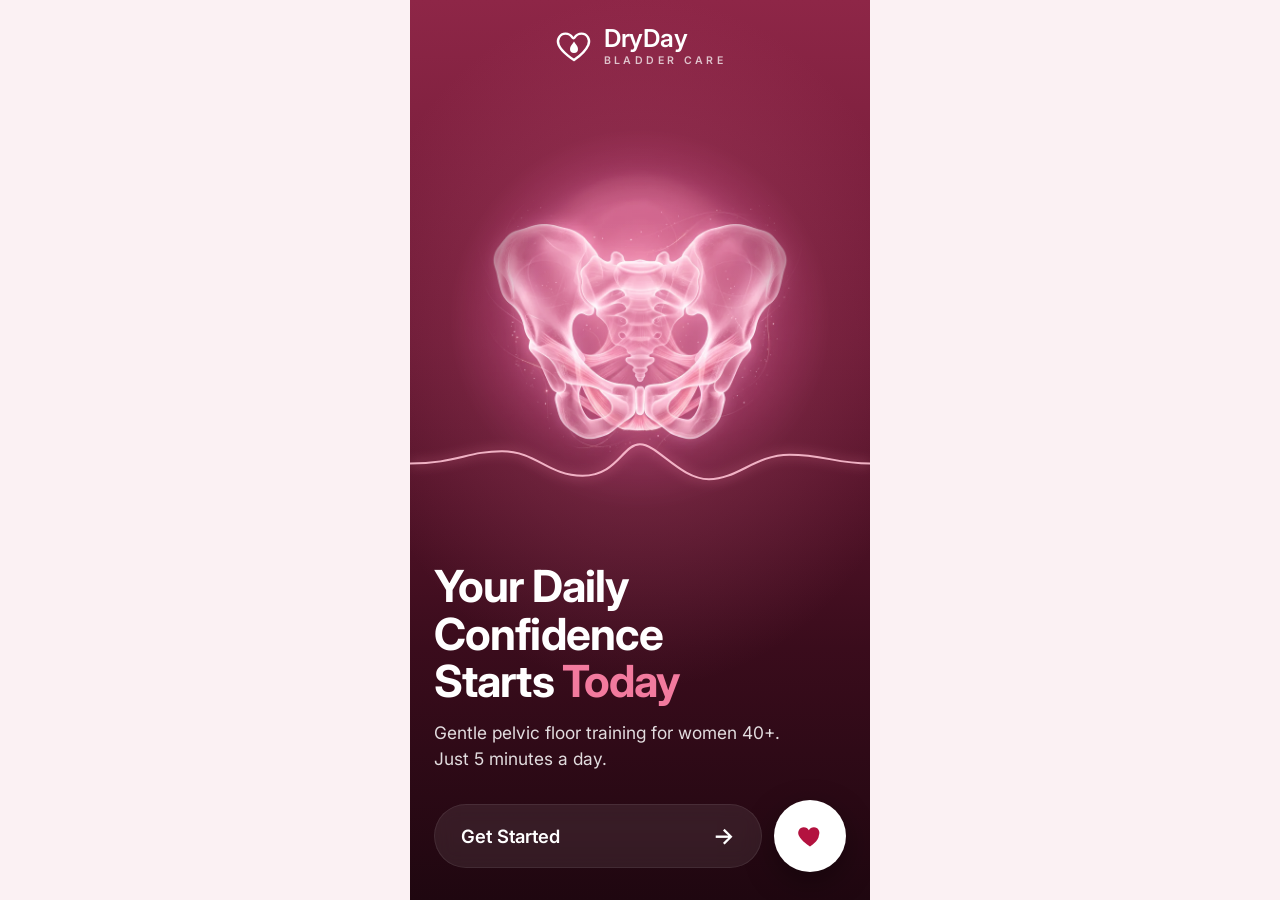
==== commit fff33734: "Welcome screen: use the glowing pelvis illustration Cropped and compressed to an 800px WebP (30 KB)," ====
--- a/index.html
+++ b/index.html
@@ -82,18 +82,7 @@
       </div>
 
       <div class="welcome-visual" aria-hidden="true">
-        <img id="welcome-art" class="welcome-art" src="" alt="" hidden />
-        <svg class="welcome-art-placeholder" id="welcome-art-placeholder" viewBox="0 0 300 300">
-          <defs>
-            <radialGradient id="wg-glow" cx="50%" cy="48%" r="50%"><stop offset="0" stop-color="#FF9FBF" stop-opacity=".55"/><stop offset=".55" stop-color="#C2557A" stop-opacity=".18"/><stop offset="1" stop-color="#C2557A" stop-opacity="0"/></radialGradient>
-            <linearGradient id="wg-drop" x1="0" y1="0" x2="0" y2="1"><stop offset="0" stop-color="#FFE3EC"/><stop offset=".6" stop-color="#F2A7C0"/><stop offset="1" stop-color="#C2557A"/></linearGradient>
-          </defs>
-          <circle cx="150" cy="150" r="150" fill="url(#wg-glow)"/>
-          <circle cx="150" cy="160" r="92" fill="none" stroke="#F2A7C0" stroke-opacity=".22" stroke-width="1.5"/>
-          <circle cx="150" cy="160" r="122" fill="none" stroke="#F2A7C0" stroke-opacity=".12" stroke-width="1.5"/>
-          <path d="M150 62c-14 26-44 50-44 82a44 44 0 0 0 88 0c0-32-30-56-44-82z" fill="url(#wg-drop)" opacity=".92"/>
-          <path d="M131 150a20 20 0 0 0 16 24" fill="none" stroke="#fff" stroke-opacity=".7" stroke-width="5" stroke-linecap="round"/>
-        </svg>
+        <img id="welcome-art" class="welcome-art" src="img/welcome-pelvis.webp" alt="" width="800" height="800" fetchpriority="high" />
         <svg class="welcome-wave" viewBox="0 0 400 80" preserveAspectRatio="none">
           <path d="M0 44 C40 44 50 30 80 30 S120 58 150 58 S185 22 200 22 S235 62 260 62 S300 34 330 34 S370 44 400 44" fill="none" stroke="#FFC2D4" stroke-width="2.2" stroke-linecap="round"/>
         </svg>
--- a/styles.css
+++ b/styles.css
@@ -1842,8 +1842,9 @@
   height: auto;
   max-height: 46vh;
   object-fit: contain;
-  -webkit-mask-image: radial-gradient(closest-side, #000 72%, transparent 100%);
-          mask-image: radial-gradient(closest-side, #000 72%, transparent 100%);
+  -webkit-mask-image: radial-gradient(closest-side, #000 62%, transparent 100%);
+          mask-image: radial-gradient(closest-side, #000 62%, transparent 100%);
+  mix-blend-mode: screen;
 }
 .welcome-art-placeholder { -webkit-mask-image: none; mask-image: none; }
 .welcome-art[hidden], .welcome-art-placeholder[hidden] { display: none; }
